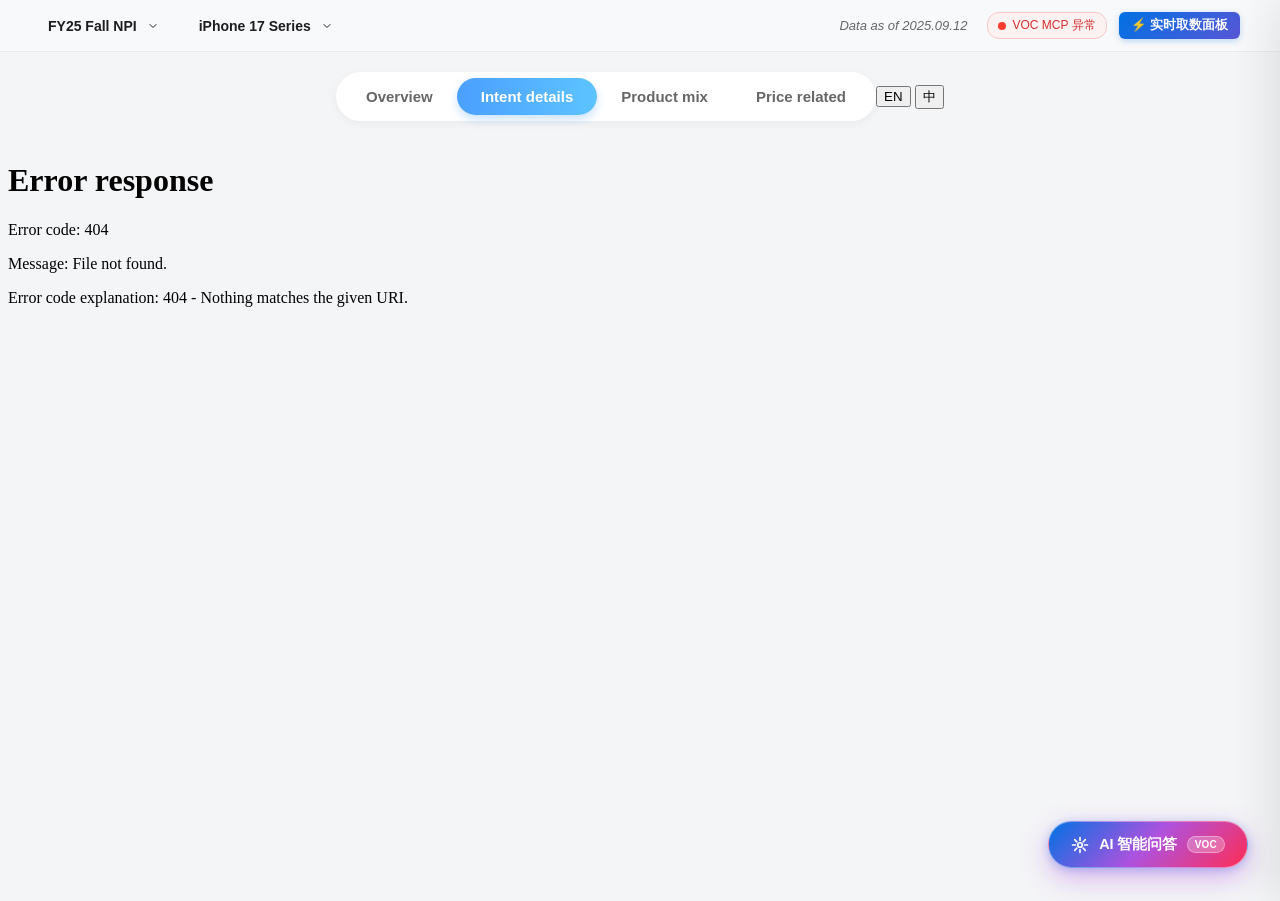
==== index.html @ 275ec10e "Add files via upload" ====
<!DOCTYPE html>
<html lang="zh-CN">
<head>
    <meta charset="UTF-8">
    <meta name="viewport" content="width=device-width, initial-scale=1.0">
    <title>NPI Dashboard</title>
    <script src="./mcp_client.js"></script>
    
    <!-- ========================================================= -->
    <!-- ⬇️⬇️⬇️ 统一配置区域 (请在这里修改所有参数) ⬇️⬇️⬇️ -->
    <!-- ========================================================= -->
    <script>
        const CONFIG = {
            // 1. NPI 筛选器 与 产品筛选器 的联动关系 (定义每个 NPI 周期下包含哪些产品)
            npiToProducts: {
                "FY26 Spring NPI": ["MacBook Neo", "MacBook Air M5","MacBook Pro M5 Pro/Max","iPhone 17e","iPad Air M4"],
                "FY25 Fall NPI": ["iPhone 17 Series", "Watch Series","MacBook Pro M5","iPad Pro M5"]
            },

            // 2. 默认初始状态设置
            defaultNPI: "FY25 Fall NPI",
            defaultProduct: "iPhone 17 Series",
            defaultTab: "Intent details",

            // 3. 滚动按钮 (Tabs) 名称列表
            tabs: ["Overview", "Intent details", "Product mix", "Price related"],

            // 4. 核心数据映射表：配置每个【产品】对应的【数据更新时间】以及在各个 Tab 下加载的【HTML 文件】
            productsData: {
                "iPhone 17 Series": {
                    dataDate: "2025.09.12",
                    dashboards: {
                        "Overview": "npi_overview.html",      // 请替换为你实际的文件名
                        "Intent details": "npi_intent_details.html", 
                        "Product mix": "npi_product_mix.html",
                        "Price related": "npi_price_related.html"
                    }
                },
                "Watch Series": {
                    dataDate: "2024.11.20",
                    dashboards: {
                        "Overview": "",
                        "Intent details": "",
                        "Product mix": "",
                        "Price related": ""
                    }
                },
                "MacBook Pro M5": {
                    dataDate: "2026.03.01",
                    dashboards: {
                        "Overview": "",
                        "Intent details": "",
                        "Product mix": "",
                        "Price related": ""
                    }
                },
                "iPad Pro M5": {
                    dataDate: "2026.04.15",
                    dashboards: {
                        "Overview": "",
                        "Intent details": "",
                        "Product mix": "",
                        "Price related": ""
                    }
                },
                "MacBook Neo": {
                    dataDate: "2026.04.15",
                    dashboards: {
                        "Overview": "",
                        "Intent details": "",
                        "Product mix": "",
                        "Price related": ""
                    }
                },
                "MacBook Air M5": {
                    dataDate: "2026.04.15",
                    dashboards: {
                        "Overview": "",
                        "Intent details": "",
                        "Product mix": "",
                        "Price related": ""
                    }
                },
                "MacBook Pro M5 Pro/Max": {
                    dataDate: "2026.04.15",
                    dashboards: {
                        "Overview": "",
                        "Intent details": "",
                        "Product mix": "",
                        "Price related": ""
                    }
                },
                "iPhone 17e": {
                    dataDate: "2026.04.15",
                    dashboards: {
                        "Overview": "",
                        "Intent details": "",
                        "Product mix": "",
                        "Price related": ""
                    }
                },
                "iPad Air M4": {
                    dataDate: "2026.04.15",
                    dashboards: {
                        "Overview": "",
                        "Intent details": "",
                        "Product mix": "",
                        "Price related": ""
                    }
                }
            }
        };
    </script>
    <!-- ========================================================= -->
    <!-- ⬆️⬆️⬆️ 统一配置区域 (修改结束) ⬆️⬆️⬆️ -->
    <!-- ========================================================= -->

    <style>
    :root {
      --bg-page: #f5f5f7;
      --bg-card: #ffffff;
      --border-color: #e5e5ea;
      --text-main: #1d1d1f;
      --text-secondary: #6e6e73;
      --text-muted: #86868b;
      --accent-blue: #0071e3;
      --accent-blue-subtle: rgba(0, 113, 227, 0.08);
      --accent-purple: #af52de;
      --accent-gray: #8e8e93;
      --accent-green: #34c759;
      --accent-red: #ff3b30;
      --bar-bg: #eef0f4;
    }

        /* 基础重置与背景 */
        body, html { margin: 0; padding: 0; height: 100%; background-color: #f4f5f7; font-family: -apple-system, BlinkMacSystemFont, 'Segoe UI', Roboto, sans-serif; }
        
        
        /* MCP 实时指示器与取数组件样式 */
        .mcp-live-bar { display: flex; align-items: center; gap: 12px; }
        .mcp-status-pill {
            display: inline-flex; align-items: center; gap: 6px; padding: 4px 10px;
            border-radius: 12px; font-size: 12px; font-weight: 500;
            background: #eef9f2; color: #1b873f; border: 1px solid #c2ebd0;
            transition: all 0.2s ease;
        }
        .mcp-status-pill.offline { background: #fdf2f2; color: #d32f2f; border-color: #f8c8c8; }
        .mcp-dot { width: 8px; height: 8px; border-radius: 50%; background: #34c759; box-shadow: 0 0 6px #34c759; animation: mcpPulse 2s infinite; }
        .mcp-status-pill.offline .mcp-dot { background: #ff3b30; box-shadow: none; animation: none; }
        @keyframes mcpPulse {
            0% { transform: scale(0.95); opacity: 0.8; }
            50% { transform: scale(1.2); opacity: 1; }
            100% { transform: scale(0.95); opacity: 0.8; }
        }
        .mcp-btn {
            background: linear-gradient(135deg, #0071e3 0%, #5856d6 100%);
            color: #ffffff; border: none; padding: 5px 12px; border-radius: 6px;
            font-size: 12.5px; font-weight: 600; cursor: pointer; display: inline-flex;
            align-items: center; gap: 5px; transition: all 0.2s;
            box-shadow: 0 2px 6px rgba(0, 113, 227, 0.25);
        }
        .mcp-btn:hover { transform: translateY(-1px); box-shadow: 0 4px 10px rgba(0, 113, 227, 0.35); }

        /* MCP 实时数据弹窗 (Modal) */
        .mcp-modal-overlay {
            display: none; position: fixed; top: 0; left: 0; right: 0; bottom: 0;
            background: rgba(0, 0, 0, 0.45); backdrop-filter: blur(8px);
            z-index: 99999; justify-content: center; align-items: center;
        }
        .mcp-modal-overlay.show { display: flex; }
        .mcp-modal-box {
            background: #ffffff; width: 940px; max-width: 95vw; max-height: 85vh;
            border-radius: 16px; box-shadow: 0 24px 60px rgba(0,0,0,0.2);
            display: flex; flex-direction: column; overflow: hidden;
            border: 1px solid #e5e5ea;
        }
        .mcp-modal-header {
            padding: 18px 24px; border-bottom: 1px solid #eaeaea;
            display: flex; justify-content: space-between; align-items: center;
            background: #fbfbfd;
        }
        .mcp-modal-title { font-size: 17px; font-weight: 700; color: #1d1d1f; display: flex; align-items: center; gap: 8px; }
        .mcp-modal-tabs {
            display: flex; gap: 8px; padding: 10px 24px; background: #f5f5f7;
            border-bottom: 1px solid #eaeaea; overflow-x: auto;
        }
        .mcp-modal-tab-btn {
            background: transparent; border: 1px solid transparent; padding: 6px 14px;
            border-radius: 8px; font-size: 13px; font-weight: 600; color: #666;
            cursor: pointer; transition: all 0.2s;
        }
        .mcp-modal-tab-btn.active {
            background: #ffffff; color: #0071e3; border-color: #d1d1d6;
            box-shadow: 0 2px 5px rgba(0,0,0,0.05);
        }
        .mcp-modal-body {
            flex: 1; padding: 20px 24px; overflow-y: auto; background: #ffffff;
            font-size: 13px; line-height: 1.6;
        }
        .mcp-table {
            width: 100%; border-collapse: collapse; font-size: 12.5px; margin-top: 10px;
        }
        .mcp-table th {
            background: #f5f6fa; color: #555; text-align: left; padding: 8px 12px;
            border-bottom: 2px solid #e1e4ea; font-weight: 600;
        }
        .mcp-table td {
            padding: 8px 12px; border-bottom: 1px solid #f0f0f4; color: #333;
        }
        .mcp-table tr:hover td { background: #fafafc; }
        .mcp-code-block {
            background: #1e1e24; color: #e6e6e6; padding: 14px 16px; border-radius: 8px;
            font-family: monospace; font-size: 12px; overflow-x: auto; white-space: pre-wrap;
        }
        .mcp-stat-row { display: grid; grid-template-columns: repeat(4, 1fr); gap: 12px; margin-bottom: 16px; }
        .mcp-stat-card {
            background: #f8f9fa; border: 1px solid #eaeaea; border-radius: 10px; padding: 12px 14px;
        }
        .mcp-stat-num { font-size: 20px; font-weight: 700; color: #1d1d1f; margin-top: 4px; }

        /* 顶部状态栏 */
        .top-bar { display: flex; justify-content: space-between; align-items: center; padding: 12px 40px; background-color: #f8f9fa; border-bottom: 1px solid #eaeaea; font-size: 14px; }
        .dropdown-group { display: flex; gap: 24px; }
        .dropdown { position: relative; display: inline-block; }
        .dropdown-btn { background: none; border: none; font-weight: 600; color: #1d1d1f; cursor: pointer; display: flex; align-items: center; gap: 6px; padding: 4px 8px; font-size: 14px; }
        .dropdown-btn:hover { color: #0066cc; }
        .dropdown-menu { display: none; position: absolute; top: 100%; left: 0; background-color: #ffffff; min-width: 160px; box-shadow: 0 8px 24px rgba(0,0,0,0.12); border-radius: 8px; z-index: 100; padding: 8px 0; margin-top: 8px; border: 1px solid #eaeaea; }
        .dropdown-menu.show { display: block; }
        .dropdown-menu a { color: #444; padding: 10px 16px; text-decoration: none; display: block; font-size: 13px; transition: background-color 0.2s; }
        .dropdown-menu a:hover { background-color: #f5f5f7; color: #1d1d1f; }
        .data-date { color: #666; font-style: italic; font-size: 13px; }
        
        /* 导航栏区域 */
        .nav-container { display: flex; justify-content: center; padding: 20px 40px; position: relative; }
        .nav-content { display: flex; justify-content: center; align-items: center; width: 100%; max-width: 1200px; position: relative; }
        .tabs { display: inline-flex; background-color: #ffffff; border-radius: 50px; padding: 6px; box-shadow: 0 2px 10px rgba(0,0,0,0.05); }
        .tab-btn { border: none; background: transparent; padding: 10px 24px; color: #666666; font-weight: 600; font-size: 15px; cursor: pointer; border-radius: 50px; transition: all 0.3s ease; outline: none; }
        .tab-btn:hover:not(.active) { color: #333333; }
        .tab-btn.active { background: linear-gradient(90deg, #4b9fff, #5dc4ff); color: #ffffff; box-shadow: 0 4px 10px rgba(75, 159, 255, 0.3); }
        
        /* 右侧语言切换 */
        /* .lang-switch { position: absolute; right: 0; display: flex; background: #ffffff; border-radius: 6px; border: 1px solid #eaeaea; overflow: hidden; }
        .lang-btn { background: transparent; border: none; padding: 6px 12px; font-size: 13px; color: #666; cursor: pointer; font-weight: 500; transition: all 0.2s; }
        .lang-btn.active { background: #eef5ff; color: #0066cc; } */
        
        /* Iframe 看板区域 */
        .content-area { width: 100%; height: calc(100vh - 140px); border: none; display: block; }
    
/* ============================================================
       7. AI 提问悬浮气泡 & 右侧智能问答抽屉 (全维度 JSON 深度解析引擎)
       ============================================================ */
    body {
      transition: padding-right 0.35s cubic-bezier(0.16, 1, 0.3, 1);
      overflow-x: hidden;
      position: relative;
    }

    body.ai-drawer-open {
      padding-right: 480px;
    }

    .app-container {
      transition: max-width 0.35s cubic-bezier(0.16, 1, 0.3, 1), transform 0.35s cubic-bezier(0.16, 1, 0.3, 1);
    }

    body.ai-drawer-open .app-container {
      max-width: 1140px;
    }

    /* AI 悬浮气泡按钮 */
    .ai-bubble-btn {
      position: fixed;
      bottom: 32px;
      right: 32px;
      z-index: 999;
      display: flex;
      align-items: center;
      gap: 10px;
      padding: 13px 22px;
      border-radius: 40px;
      background: linear-gradient(135deg, #0071e3 0%, #af52de 50%, #ff2d55 100%);
      color: #ffffff;
      cursor: pointer;
      box-shadow: 0 10px 28px rgba(175, 82, 222, 0.4), 0 2px 10px rgba(0, 113, 227, 0.3);
      border: 1px solid rgba(255, 255, 255, 0.35);
      backdrop-filter: blur(20px);
      transition: all 0.28s cubic-bezier(0.16, 1, 0.3, 1);
      user-select: none;
    }

    .ai-bubble-btn:hover {
      transform: translateY(-3px) scale(1.03);
      box-shadow: 0 14px 36px rgba(175, 82, 222, 0.55), 0 4px 14px rgba(0, 113, 227, 0.4);
    }

    .ai-bubble-btn:active {
      transform: translateY(0) scale(0.97);
    }

    body.ai-drawer-open .ai-bubble-btn {
      opacity: 0;
      pointer-events: none;
      transform: translateY(20px) scale(0.8);
    }

    .ai-bubble-icon {
      display: flex;
      align-items: center;
      justify-content: center;
      animation: aiSparkle 3s ease-in-out infinite alternate;
    }

    @keyframes aiSparkle {
      0% { transform: rotate(0deg) scale(1); filter: drop-shadow(0 0 2px rgba(255,255,255,0.6)); }
      50% { transform: rotate(8deg) scale(1.12); filter: drop-shadow(0 0 6px rgba(255,255,255,0.9)); }
      100% { transform: rotate(-8deg) scale(1); filter: drop-shadow(0 0 2px rgba(255,255,255,0.6)); }
    }

    .ai-bubble-title {
      font-size: 14.5px;
      font-weight: 600;
      letter-spacing: -0.01em;
      white-space: nowrap;
    }

    .ai-bubble-tag {
      font-size: 10px;
      padding: 2px 7px;
      border-radius: 10px;
      background: rgba(255, 255, 255, 0.25);
      font-weight: 600;
      letter-spacing: 0.02em;
      text-transform: uppercase;
      border: 1px solid rgba(255, 255, 255, 0.35);
    }

    /* 右侧 AI 问答抽屉 */
    .ai-drawer {
      position: fixed;
      top: 0;
      right: 0;
      bottom: 0;
      width: 460px;
      background: #ffffff;
      border-left: 1px solid var(--border-color);
      box-shadow: -10px 0 40px rgba(0, 0, 0, 0.09);
      z-index: 1000;
      display: flex;
      flex-direction: column;
      transform: translateX(100%);
      transition: transform 0.35s cubic-bezier(0.16, 1, 0.3, 1);
    }

    body.ai-drawer-open .ai-drawer {
      transform: translateX(0);
    }

    /* 抽屉头部 */
    .ai-drawer-header {
      padding: 16px 20px;
      border-bottom: 1px solid var(--border-color);
      display: flex;
      justify-content: space-between;
      align-items: center;
      background: linear-gradient(180deg, rgba(248, 249, 252, 0.95) 0%, rgba(255, 255, 255, 0.98) 100%);
      backdrop-filter: blur(12px);
    }

    .ai-header-left {
      display: flex;
      align-items: center;
      gap: 12px;
    }

    .ai-avatar {
      width: 36px;
      height: 36px;
      border-radius: 10px;
      background: linear-gradient(135deg, #0071e3 0%, #af52de 50%, #ff2d55 100%);
      display: flex;
      align-items: center;
      justify-content: center;
      color: #ffffff;
      box-shadow: 0 3px 10px rgba(175, 82, 222, 0.3);
    }

    .ai-header-info {
      display: flex;
      flex-direction: column;
      gap: 1px;
    }

    .ai-header-title-row {
      display: flex;
      align-items: center;
      gap: 6px;
    }

    .ai-header-title {
      font-size: 15px;
      font-weight: 600;
      color: var(--text-main);
      letter-spacing: -0.01em;
    }

    .ai-live-badge {
      font-size: 10px;
      font-weight: 600;
      color: #0071e3;
      background: rgba(0, 113, 227, 0.09);
      padding: 1.5px 6px;
      border-radius: 6px;
    }

    .ai-header-subtitle {
      font-size: 11.5px;
      color: var(--text-secondary);
    }

    .ai-header-actions {
      display: flex;
      align-items: center;
      gap: 6px;
    }

    .ai-btn-icon {
      width: 32px;
      height: 32px;
      border-radius: 8px;
      border: 1px solid var(--border-color);
      background: #ffffff;
      color: var(--text-secondary);
      display: flex;
      align-items: center;
      justify-content: center;
      cursor: pointer;
      transition: all 0.2s ease;
    }

    .ai-btn-icon:hover {
      background: #f5f5f7;
      color: var(--text-main);
      border-color: #d1d1d6;
    }

    /* 快捷提问横向滚动栏 */
    .ai-quick-bar {
      padding: 10px 16px;
      background: #fafafc;
      border-bottom: 1px solid var(--border-color);
      overflow-x: auto;
      white-space: nowrap;
      display: flex;
      gap: 8px;
      scrollbar-width: none;
    }

    .ai-quick-bar::-webkit-scrollbar {
      display: none;
    }

    .ai-chip {
      display: inline-flex;
      align-items: center;
      gap: 4px;
      font-size: 11.5px;
      font-weight: 500;
      color: #3a3a3c;
      background: #ffffff;
      border: 1px solid #e5e5ea;
      padding: 5px 11px;
      border-radius: 14px;
      cursor: pointer;
      transition: all 0.2s ease;
      flex-shrink: 0;
    }

    .ai-chip:hover {
      background: var(--accent-blue);
      color: #ffffff;
      border-color: var(--accent-blue);
      transform: translateY(-1px);
    }

    /* 对话内容区域 */
    .ai-messages-container {
      flex: 1;
      padding: 18px 18px;
      overflow-y: auto;
      display: flex;
      flex-direction: column;
      gap: 16px;
      background: #ffffff;
    }

    .ai-msg-row {
      display: flex;
      gap: 10px;
      align-items: flex-start;
      width: 100%;
    }

    .ai-msg-row.user {
      justify-content: flex-end;
    }

    .ai-msg-bubble {
      max-width: 93%;
      padding: 13px 16px;
      border-radius: 16px;
      font-size: 13px;
      line-height: 1.55;
      position: relative;
      word-break: break-word;
    }

    .ai-msg-row.user .ai-msg-bubble {
      background: #0071e3 !important;
      color: #ffffff !important;
      border-bottom-right-radius: 4px;
      box-shadow: 0 3px 12px rgba(0, 113, 227, 0.3);
      font-size: 13.5px;
      font-weight: 500;
      white-space: pre-wrap;
      word-break: break-word;
    }

    .ai-msg-row.assistant .ai-msg-bubble {
      background: #f7f8fa !important;
      color: #1d1d1f !important;
      border: 1px solid #ebedf2 !important;
      border-bottom-left-radius: 4px;
      box-shadow: 0 1px 4px rgba(0, 0, 0, 0.02);
      font-size: 13px;
      line-height: 1.6;
      word-break: break-word;
    }

    /* 直接式回答卡片与意图/原声聚类组件 */
    .ai-direct-banner {
      background: linear-gradient(135deg, rgba(0, 113, 227, 0.08) 0%, rgba(175, 82, 222, 0.08) 100%);
      border: 1px solid rgba(0, 113, 227, 0.25);
      border-radius: 12px;
      padding: 12px 14px;
      margin-bottom: 12px;
    }

    .ai-direct-banner-title {
      font-size: 11.5px;
      font-weight: 600;
      color: var(--accent-blue);
      text-transform: uppercase;
      letter-spacing: 0.03em;
      display: flex;
      align-items: center;
      gap: 5px;
    }

    .ai-direct-banner-val {
      font-size: 22px;
      font-weight: 700;
      color: #1d1d1f;
      letter-spacing: -0.02em;
      margin: 4px 0 2px 0;
    }

    .ai-direct-banner-desc {
      font-size: 12px;
      color: #48484a;
      line-height: 1.45;
    }

    .ai-cluster-container {
      display: flex;
      flex-direction: column;
      gap: 10px;
      margin: 10px 0;
    }

    .ai-cluster-card {
      background: #ffffff;
      border: 1px solid #e5e7eb;
      border-radius: 10px;
      padding: 11px 13px;
      box-shadow: 0 1px 3px rgba(0, 0, 0, 0.02);
    }

    .ai-cluster-header {
      display: flex;
      justify-content: space-between;
      align-items: center;
      margin-bottom: 6px;
    }

    .ai-cluster-title {
      font-size: 12.5px;
      font-weight: 600;
      color: #1d1d1f;
      display: flex;
      align-items: center;
      gap: 6px;
    }

    .ai-cluster-meta {
      display: flex;
      align-items: center;
      gap: 6px;
    }

    .ai-cluster-badge {
      font-size: 10.5px;
      font-weight: 600;
      padding: 1.5px 6px;
      border-radius: 6px;
      background: rgba(0, 113, 227, 0.1);
      color: var(--accent-blue);
    }

    .ai-cluster-badge.green {
      background: rgba(52, 199, 89, 0.12);
      color: #2e7d32;
    }

    .ai-cluster-badge.orange {
      background: rgba(255, 149, 0, 0.12);
      color: #e65100;
    }

    .ai-bar-track {
      height: 4px;
      background: #eef0f4;
      border-radius: 2px;
      overflow: hidden;
      margin-bottom: 8px;
    }

    .ai-bar-fill {
      height: 100%;
      background: linear-gradient(90deg, #0071e3, #af52de);
      border-radius: 2px;
    }

    .ai-quotes-list {
      display: flex;
      flex-direction: column;
      gap: 4px;
      background: #f8f9fc;
      border-radius: 6px;
      padding: 7px 9px;
      border-left: 3px solid #af52de;
    }

    .ai-quote-row {
      display: flex;
      justify-content: space-between;
      align-items: center;
      font-size: 11.5px;
      color: #333336;
      line-height: 1.4;
    }

    .ai-quote-text {
      flex: 1;
      overflow: hidden;
      text-overflow: ellipsis;
      white-space: nowrap;
      margin-right: 8px;
    }

    .ai-quote-count {
      font-size: 10px;
      font-weight: 600;
      color: #8e8e93;
      flex-shrink: 0;
      background: rgba(0, 0, 0, 0.05);
      padding: 1px 5px;
      border-radius: 4px;
    }

    .ai-stat-grid {
      display: grid;
      grid-template-columns: repeat(2, 1fr);
      gap: 8px;
      margin: 10px 0;
    }

    .ai-stat-item {
      background: #ffffff;
      border: 1px solid #e5e7eb;
      border-radius: 8px;
      padding: 8px 10px;
      display: flex;
      flex-direction: column;
      gap: 2px;
    }

    .ai-stat-label {
      font-size: 10.5px;
      color: var(--text-secondary);
    }

    .ai-stat-val {
      font-size: 15px;
      font-weight: 700;
      color: var(--text-main);
    }

    .ai-stat-sub {
      font-size: 10px;
      color: var(--accent-green);
      font-weight: 500;
    }

    .ai-mini-table {
      width: 100%;
      border-collapse: collapse;
      font-size: 11.5px;
      margin: 8px 0;
    }

    .ai-mini-table th {
      text-align: left;
      padding: 5px 6px;
      background: #eceff5;
      color: var(--text-secondary);
      font-weight: 600;
      border-radius: 4px;
    }

    .ai-mini-table td {
      padding: 5px 6px;
      border-bottom: 1px solid #f0f0f2;
    }

    .ai-insight-bullet {
      margin-top: 10px;
      padding-left: 10px;
      border-left: 2.5px solid var(--accent-blue);
      font-size: 12px;
      color: #48484a;
      line-height: 1.5;
    }

    /* 输入区域 */
    .ai-input-wrapper {
      padding: 14px 18px;
      border-top: 1px solid var(--border-color);
      background: #ffffff;
      display: flex;
      flex-direction: column;
      gap: 8px;
    }

    .ai-input-bar {
      display: flex;
      align-items: center;
      background: #f5f6fa;
      border: 1px solid #e1e4ea;
      border-radius: 24px;
      padding: 4px 6px 4px 14px;
      transition: all 0.2s ease;
    }

    .ai-input-bar:focus-within {
      border-color: var(--accent-blue);
      background: #ffffff;
      box-shadow: 0 0 0 3px rgba(0, 113, 227, 0.15);
    }

    .ai-input-field {
      flex: 1;
      border: none;
      background: transparent;
      outline: none;
      font-size: 13px;
      color: var(--text-main);
      padding: 6px 0;
    }

    .ai-input-field::placeholder {
      color: #a1a1a6;
    }

    .ai-send-btn {
      width: 32px;
      height: 32px;
      border-radius: 50%;
      border: none;
      background: var(--accent-blue);
      color: #ffffff;
      display: flex;
      align-items: center;
      justify-content: center;
      cursor: pointer;
      transition: all 0.2s ease;
      flex-shrink: 0;
    }

    .ai-send-btn:hover {
      background: #0077ed;
      transform: scale(1.06);
    }

    .ai-send-btn:active {
      transform: scale(0.95);
    }

    .ai-input-hint {
      font-size: 10.5px;
      color: var(--text-muted);
      text-align: center;
    }


    /* 全局悬浮气泡 Tooltip (最高 z-index，视口浮动避免遮挡) */
    .global-bar-floating-tooltip {
      position: fixed;
      display: none;
      background: rgba(29, 29, 31, 0.96);
      color: #ffffff;
      padding: 10px 14px;
      border-radius: 10px;
      font-size: 11.5px;
      line-height: 1.5;
      width: 320px;
      max-width: 90vw;
      z-index: 999999;
      pointer-events: none;
      box-shadow: 0 8px 24px rgba(0, 0, 0, 0.35), 0 2px 8px rgba(0, 0, 0, 0.2);
      border: 1px solid rgba(255, 255, 255, 0.18);
      backdrop-filter: blur(12px);
      transition: opacity 0.15s ease, transform 0.15s ease;
      opacity: 0;
      transform: translateY(4px);
    }
    .global-bar-floating-tooltip.show {
      display: block;
      opacity: 1;
      transform: translateY(0);
    }
    .tooltip-header {
      font-weight: 600;
      color: #409cff;
      margin-bottom: 6px;
      padding-bottom: 4px;
      border-bottom: 1px solid rgba(255, 255, 255, 0.15);
      font-size: 12px;
      display: flex;
      justify-content: space-between;
      align-items: center;
    }
    .tooltip-q-list {
      display: flex;
      flex-direction: column;
      gap: 3px;
    }
    .tooltip-q-item {
      color: #f2f2f7;
      font-size: 10.5px;
      overflow: hidden;
      text-overflow: ellipsis;
      white-space: nowrap;
      line-height: 1.4;
    }

  
    

  
    </style>
</head>
<body>

    <!-- 顶部状态栏 (容器由 JS 注入内容) -->
    <div class="top-bar">
        <div class="dropdown-group">
            <div class="dropdown" id="filter1-container"></div>
            <div class="dropdown" id="filter2-container"></div>
        </div>
        <div style="display: flex; align-items: center; gap: 20px;">
            <div class="data-date" id="data-date-container"></div>
            <div class="mcp-live-bar">
                <span class="mcp-status-pill" id="mcp-pill">
                    <span class="mcp-dot"></span>
                    <span id="mcp-status-text">VOC MCP 直连</span>
                </span>
                <button class="mcp-btn" onclick="openMCPModal()">⚡ 实时取数面板</button>
            </div>
        </div>
    </div>

    <!-- 顶部导航栏 (容器由 JS 注入内容) -->
    <div class="nav-container">
        <div class="nav-content">
            <div class="tabs" id="tabs-container"></div>
            <div class="lang-switch">
                <button class="lang-btn">EN</button>
                <button class="lang-btn active">中</button>
            </div>
        </div>
    </div>

    <!-- 承载实际 Dashboard 的 iframe -->
    <iframe id="dashboard-frame" class="content-area" src=""></iframe>

    <script>
        // SVG 下拉箭头图标
        const svgArrow = `<svg width="12" height="12" viewBox="0 0 24 24" fill="none" stroke="currentColor" stroke-width="2" stroke-linecap="round" stroke-linejoin="round" style="margin-left: 4px;"><polyline points="6 9 12 15 18 9"></polyline></svg>`;

        // === 全局状态变量 ===
        let currentNPI = CONFIG.defaultNPI;
        let currentProduct = CONFIG.defaultProduct;
        let currentTab = CONFIG.defaultTab;

        // === 初始化 ===
        function init() {
            renderNPI();
            renderProduct();
            renderTabs();
            updateDashboard();
        }

        // === 1. 渲染 NPI 下拉菜单 ===
        function renderNPI() {
            const npiList = Object.keys(CONFIG.npiToProducts);
            const menuHtml = npiList.map(npi => 
                `<a href="#" onclick="selectNPI('${npi}'); return false;">${npi}</a>`
            ).join('');
            
            document.getElementById('filter1-container').innerHTML = `
                <button class="dropdown-btn" onclick="toggleDropdown('menu-1', event)">
                    <span id="selected-npi">${currentNPI}</span> ${svgArrow}
                </button>
                <div class="dropdown-menu" id="menu-1">${menuHtml}</div>
            `;
        }

        // === 2. 渲染 产品 下拉菜单 (根据当前的 NPI 动态生成) ===
        function renderProduct() {
            const productList = CONFIG.npiToProducts[currentNPI] || [];
            const menuHtml = productList.map(prod => 
                `<a href="#" onclick="selectProduct('${prod}'); return false;">${prod}</a>`
            ).join('');

            document.getElementById('filter2-container').innerHTML = `
                <button class="dropdown-btn" onclick="toggleDropdown('menu-2', event)">
                    <span id="selected-product">${currentProduct}</span> ${svgArrow}
                </button>
                <div class="dropdown-menu" id="menu-2">${menuHtml}</div>
            `;
        }

        // === 3. 渲染 Tab 导航条 ===
        function renderTabs() {
            const tabsHTML = CONFIG.tabs.map(tabName => {
                const isActive = tabName === currentTab ? 'active' : '';
                return `<button class="tab-btn ${isActive}" onclick="selectTab('${tabName}', this)">${tabName}</button>`;
            }).join('');
            document.getElementById('tabs-container').innerHTML = tabsHTML;
        }

        // === 4. 核心：更新看板内容与数据日期 ===
        function updateDashboard() {
            const productData = CONFIG.productsData[currentProduct];
            if (productData) {
                const targetHtmlFile = productData.dashboards[currentTab];
                const iframe = document.getElementById('dashboard-frame');
                const dateContainer = document.getElementById('data-date-container');

                dateContainer.innerText = `Data loading...`;

                if(targetHtmlFile) {
                    iframe.src = targetHtmlFile;
                    iframe.onload = function() {
                        try {
                            const doc = iframe.contentDocument || iframe.contentWindow.document;
                            const timestampEl = doc.getElementById('data-timestamp');
                            if (timestampEl && timestampEl.innerText) {
                                dateContainer.innerText = timestampEl.innerText;
                            } else {
                                dateContainer.innerText = `Data as of ${productData.dataDate}`;
                            }
                        } catch(e) {
                            dateContainer.innerText = `Data as of ${productData.dataDate}`;
                        }
                    };
                } else {
                    iframe.src = "about:blank";
                    dateContainer.innerText = ``;
                }
            }
        }

        // ================= 交互动作绑定 =================

        // 选中某个 NPI 节点
        function selectNPI(npi) {
            currentNPI = npi;
            
            // 【级联逻辑】判断当前选中的产品是否在新的 NPI 列表中
            const availableProducts = CONFIG.npiToProducts[npi];
            if (!availableProducts.includes(currentProduct)) {
                // 如果不在，自动切换到新 NPI 列表的第一个产品
                currentProduct = availableProducts[0];
            }
            
            // 隐藏菜单并更新文字
            document.getElementById('menu-1').classList.remove('show');
            document.getElementById('selected-npi').innerText = currentNPI;
            
            renderProduct();   // 重新渲染产品列表（因为 NPI 变了，产品列表也要变）
            updateDashboard(); // 刷新看板内容与时间
        }

        // 选中某个产品
        function selectProduct(product) {
            currentProduct = product;
            
            document.getElementById('menu-2').classList.remove('show');
            document.getElementById('selected-product').innerText = currentProduct;
            
            updateDashboard(); // 刷新看板内容与时间
        }

        // 选中某个 Tab 标签
        function selectTab(tabName, btnElement) {
            currentTab = tabName;
            
            // 按钮高亮切换
            document.querySelectorAll('.tab-btn').forEach(btn => btn.classList.remove('active'));
            btnElement.classList.add('active');
            
            updateDashboard(); // 切换 Tab 时加载对应页面
        }

        // 下拉菜单显示/隐藏通用逻辑
        function toggleDropdown(menuId, event) {
            event.stopPropagation();
            // 点击时先关闭其他所有打开的菜单
            document.querySelectorAll('.dropdown-menu').forEach(menu => {
                if (menu.id !== menuId) menu.classList.remove('show');
            });
            document.getElementById(menuId).classList.toggle('show');
        }

        // 点击页面任意空白处，收起所有下拉菜单
        window.onclick = function(event) {
            if (!event.target.closest('.dropdown-btn')) {
                document.querySelectorAll('.dropdown-menu.show').forEach(menu => menu.classList.remove('show'));
            }
        }

        // 语言切换按钮纯UI效果
        document.querySelectorAll('.lang-btn').forEach(btn => {
            btn.addEventListener('click', function() {
                document.querySelectorAll('.lang-btn').forEach(b => b.classList.remove('active'));
                this.classList.add('active');
            });
        });

        // 页面加载完毕后启动
        init();
        initMCP();

    // =========================================================
    // VOC MCP 实时直连核心逻辑
    // =========================================================
    let currentMCPTab = 'kpi';

    async function initMCP() {
        const pill = document.getElementById('mcp-pill');
        const text = document.getElementById('mcp-status-text');
        if (!pill || !text) return;

        try {
            const health = await vocMCP.checkHealth();
            if (health.ok) {
                pill.classList.remove('offline');
                pill.classList.add('online');
                text.innerText = "VOC MCP 直连 (" + health.latency + "ms)";
            } else {
                pill.classList.add('offline');
                text.innerText = "VOC MCP 离线";
            }
        } catch(e) {
            pill.classList.add('offline');
            text.innerText = "VOC MCP 异常";
        }
    }

    function openMCPModal() {
        document.getElementById('mcp-modal').classList.add('show');
        loadMCPTab(currentMCPTab);
    }

    function closeMCPModal() {
        document.getElementById('mcp-modal').classList.remove('show');
    }

    function switchMCPTab(tabName, btn) {
        currentMCPTab = tabName;
        document.querySelectorAll('.mcp-modal-tab-btn').forEach(b => b.classList.remove('active'));
        if (btn) btn.classList.add('active');
        loadMCPTab(tabName);
    }

    function refreshCurrentMCPTab() {
        loadMCPTab(currentMCPTab);
    }

    async function loadMCPTab(tabName) {
        const body = document.getElementById('mcp-modal-body');
        body.innerHTML = '<div style="color: #0071e3; text-align: center; padding: 40px;"><span class="mcp-dot" style="display: inline-block; margin-right: 8px;"></span>正在向 VOC MCP 请求实时数据...</div>';

        try {
            if (tabName === 'kpi') {
                const res = await vocMCP.getKPI('iPhone');
                const kpis = res.parsed.kpiSummary;
                let html = '<div style="display: flex; justify-content: space-between; align-items: center; margin-bottom: 16px;">' +
                    '<span style="font-size: 14px; font-weight: 600; color: #1d1d1f;">NPI VOC 核心口径指标 (工具: voc_npi_kpi)</span>' +
                    '<span class="ai-live-badge">耗时: ' + res.durationMs + 'ms</span>' +
                    '</div>' +
                    '<div class="mcp-stat-row">' +
                        '<div class="mcp-stat-card">' +
                            '<div style="color: #666; font-size: 12px;">NPI Customers (客流)</div>' +
                            '<div class="mcp-stat-num">' + (kpis.customers ? Number(kpis.customers.npi).toLocaleString() : '--') + '</div>' +
                            '<div style="font-size: 11px; color: #34c759; margin-top: 2px;">LoL: ' + (kpis.customers ? kpis.customers.lol : '--') + '</div>' +
                        '</div>' +
                        '<div class="mcp-stat-card">' +
                            '<div style="color: #666; font-size: 12px;">NPI Inquiries (问题量)</div>' +
                            '<div class="mcp-stat-num">' + (kpis.inquiries ? Number(kpis.inquiries.npi).toLocaleString() : '--') + '</div>' +
                            '<div style="font-size: 11px; color: #34c759; margin-top: 2px;">LoL: ' + (kpis.inquiries ? kpis.inquiries.lol : '--') + '</div>' +
                        '</div>' +
                        '<div class="mcp-stat-card">' +
                            '<div style="color: #666; font-size: 12px;">CVR 转化率</div>' +
                            '<div class="mcp-stat-num">' + (kpis.cvr ? kpis.cvr.npi : '--') + '</div>' +
                            '<div style="font-size: 11px; color: #0071e3; margin-top: 2px;">LoL: ' + (kpis.cvr ? kpis.cvr.lol : '--') + '</div>' +
                        '</div>' +
                        '<div class="mcp-stat-card">' +
                            '<div style="color: #666; font-size: 12px;">N-1 对标客流</div>' +
                            '<div class="mcp-stat-num">' + (kpis.customers ? Number(kpis.customers.n1).toLocaleString() : '--') + '</div>' +
                            '<div style="font-size: 11px; color: #86868b; margin-top: 2px;">同期在售/去年</div>' +
                        '</div>' +
                    '</div>' +
                    '<div style="font-weight: 600; margin-top: 20px; font-size: 13.5px;">📄 MCP 原始响应文本摘要:</div>' +
                    '<div class="mcp-code-block" style="max-height: 280px;">' + escapeHtml(res.rawText) + '</div>';
                body.innerHTML = html;
            } else if (tabName === 'inquiries') {
                const res = await vocMCP.searchInquiries('', 'iPhone', 25);
                let rowsHtml = res.rows.map(r => 
                    '<tr>' +
                        '<td style="font-weight: 600; color: #0071e3;">' + escapeHtml(r.inquiry_name || '') + '</td>' +
                        '<td style="font-weight: 700;">' + Number(r.count || 0).toLocaleString() + '</td>' +
                        '<td>' + escapeHtml(r.prod_name || '') + '</td>' +
                        '<td>' + escapeHtml(r.data_date || '') + '</td>' +
                        '<td style="color: #666; font-size: 11.5px;">' + escapeHtml(r.intent_path || '') + '</td>' +
                    '</tr>'
                ).join('');
                body.innerHTML = 
                    '<div style="display: flex; justify-content: space-between; align-items: center; margin-bottom: 12px;">' +
                        '<span style="font-size: 14px; font-weight: 600; color: #1d1d1f;">高频原声问句 TOP 榜 (工具: search_inquiries)</span>' +
                        '<span class="ai-live-badge">耗时: ' + res.durationMs + 'ms</span>' +
                    '</div>' +
                    '<table class="mcp-table">' +
                        '<thead><tr><th>原声问句</th><th>出现频次</th><th>产品</th><th>业务日期</th><th>意图归属路径</th></tr></thead>' +
                        '<tbody>' + rowsHtml + '</tbody>' +
                    '</table>';
            } else if (tabName === 'price') {
                const res = await vocMCP.getPriceRelated('iPhone');
                body.innerHTML = 
                    '<div style="display: flex; justify-content: space-between; align-items: center; margin-bottom: 12px;">' +
                        '<span style="font-size: 14px; font-weight: 600; color: #1d1d1f;">价格相关咨询报告 (工具: voc_npi_price_related)</span>' +
                        '<span class="ai-live-badge">耗时: ' + res.durationMs + 'ms</span>' +
                    '</div>' +
                    '<div class="mcp-code-block" style="max-height: 380px;">' + escapeHtml(res.rawText) + '</div>';
            } else if (tabName === 'mix') {
                const sql = "SELECT p.prod_name, m->>'memory' AS memory, m->>'color' AS color, SUM((m->>'quantity')::bigint) AS total FROM voc_push_latest p, jsonb_array_elements(p.payload->'mixList') m WHERE p.prod_type = 'iPhone' GROUP BY 1, 2, 3 ORDER BY 4 DESC LIMIT 20;";
                const res = await vocMCP.queryVOC(sql);
                let rowsHtml = res.rows.map(r => 
                    '<tr>' +
                        '<td style="font-weight: 600;">' + escapeHtml(r.prod_name || '') + '</td>' +
                        '<td><span class="ai-cluster-badge">' + escapeHtml(r.memory || '') + '</span></td>' +
                        '<td>' + escapeHtml(r.color || '') + '</td>' +
                        '<td style="font-weight: 700; color: #1d1d1f;">' + Number(r.total || 0).toLocaleString() + '</td>' +
                    '</tr>'
                ).join('');
                body.innerHTML = 
                    '<div style="display: flex; justify-content: space-between; align-items: center; margin-bottom: 12px;">' +
                        '<span style="font-size: 14px; font-weight: 600; color: #1d1d1f;">产品规格 mixList 实时聚合 (工具: query_voc)</span>' +
                        '<span class="ai-live-badge">耗时: ' + res.durationMs + 'ms</span>' +
                    '</div>' +
                    '<table class="mcp-table">' +
                        '<thead><tr><th>机型</th><th>存储容量</th><th>机身颜色</th><th>咨询/订单量</th></tr></thead>' +
                        '<tbody>' + rowsHtml + '</tbody>' +
                    '</table>';
            } else if (tabName === 'dimensions') {
                const res = await vocMCP.getDimensions('iPhone');
                body.innerHTML = 
                    '<div style="display: flex; justify-content: space-between; align-items: center; margin-bottom: 12px;">' +
                        '<span style="font-size: 14px; font-weight: 600; color: #1d1d1f;">VOC 可用筛选维度 (工具: voc_dimensions)</span>' +
                        '<span class="ai-live-badge">耗时: ' + res.durationMs + 'ms</span>' +
                    '</div>' +
                    '<div class="mcp-code-block" style="max-height: 380px;">' + escapeHtml(res.rawText) + '</div>';
            }
        } catch(err) {
            body.innerHTML = '<div style="color: #ff3b30; padding: 20px;">调用 MCP 出现错误: ' + escapeHtml(err.message) + '</div>';
        }
    }

    
    // Simple markdown renderer for AI responses
    function renderMarkdownToHTML(md) {
        if (!md) return '';
        let html = md;
        // Escape HTML entities safely first
        html = html.replace(/&/g, '&amp;').replace(/</g, '&lt;').replace(/>/g, '&gt;');
        
        // Headers
        html = html.replace(/^### (.*$)/gim, '<h4 style="font-size:13.5px; font-weight:700; margin:10px 0 4px 0; color:#1d1d1f;">$1</h4>');
        html = html.replace(/^## (.*$)/gim, '<h3 style="font-size:14.5px; font-weight:700; margin:12px 0 6px 0; color:#0071e3; border-bottom:1px solid #eaeaea; padding-bottom:3px;">$1</h3>');
        html = html.replace(/^# (.*$)/gim, '<h2 style="font-size:16px; font-weight:700; margin:14px 0 8px 0; color:#1d1d1f;">$1</h2>');
        
        // Bold
        html = html.replace(/\*\*(.*?)\*\*/gim, '<strong>$1</strong>');
        // Italic
        html = html.replace(/\*(.*?)\*/gim, '<em>$1</em>');
        
        // Blockquotes
        html = html.replace(/^\> (.*$)/gim, '<div style="border-left: 3px solid #0071e3; padding-left: 8px; margin: 6px 0; color: #555; font-style: italic;">$1</div>');
        
        // Unordered lists
        html = html.replace(/^[-*] (.*$)/gim, '<li style="margin-left: 16px; margin-bottom: 3px;">$1</li>');
        
        // Tables (Markdown pipe tables)
        const lines = html.split('\n');
        let inTable = false;
        let tableRows = [];
        let newLines = [];
        
        for (let line of lines) {
            if (line.trim().startsWith('|') && line.trim().endsWith('|')) {
                inTable = true;
                const cols = line.trim().slice(1, -1).split('|').map(c => c.trim());
                // Skip separator rows like |---|---|
                if (cols.some(c => c.match(/^:?-+:?$/))) {
                    continue;
                }
                tableRows.push(cols);
            } else {
                if (inTable) {
                    if (tableRows.length > 0) {
                        let tableHtml = '<table class="ai-mini-table" style="margin: 8px 0; width: 100%; font-size: 11.5px; border-collapse: collapse;">';
                        tableRows.forEach((r, idx) => {
                            tableHtml += '<tr>';
                            r.forEach(cell => {
                                const tag = idx === 0 ? 'th' : 'td';
                                const style = idx === 0 ? 'background:#eef2f7; font-weight:600; padding:4px 6px;' : 'padding:4px 6px; border-bottom:1px solid #eee;';
                                tableHtml += `<${tag} style="${style}">${cell}</${tag}>`;
                            });
                            tableHtml += '</tr>';
                        });
                        tableHtml += '</table>';
                        newLines.push(tableHtml);
                    }
                    inTable = false;
                    tableRows = [];
                }
                newLines.push(line);
            }
        }
        if (inTable && tableRows.length > 0) {
            let tableHtml = '<table class="ai-mini-table" style="margin: 8px 0; width: 100%; font-size: 11.5px; border-collapse: collapse;">';
            tableRows.forEach((r, idx) => {
                tableHtml += '<tr>';
                r.forEach(cell => {
                    const tag = idx === 0 ? 'th' : 'td';
                    const style = idx === 0 ? 'background:#eef2f7; font-weight:600; padding:4px 6px;' : 'padding:4px 6px; border-bottom:1px solid #eee;';
                    tableHtml += `<${tag} style="${style}">${cell}</${tag}>`;
                });
                tableHtml += '</tr>';
            });
            tableHtml += '</table>';
            newLines.push(tableHtml);
        }
        
        html = newLines.join('<br/>');
        return html;
    }

    function escapeHtml(str) {
        if (!str) return '';
        return String(str).replace(/&/g, '&amp;').replace(/</g, '&lt;').replace(/>/g, '&gt;').replace(/"/g, '&quot;');
    }

    
function toggleAIChat() {
      const isCurrentlyOpen = document.body.classList.contains('ai-drawer-open');
      if (isCurrentlyOpen) {
        document.body.classList.remove('ai-drawer-open');
      } else {
        document.body.classList.add('ai-drawer-open');
        setTimeout(() => {
          const input = document.getElementById('ai-input-field');
          if (input) input.focus();
          window.dispatchEvent(new Event('resize'));
        }, 150);
      }
    }

function clearAIChat() {
      const container = document.getElementById('ai-messages-container');
      container.innerHTML = `
        <div class="ai-msg-row assistant">
          <div class="ai-msg-bubble">
            <p>对话已清空。您可以随时向我提问关于 <strong>NPI VOC 全量数据</strong> 的任何问题！</p>
          </div>
        </div>
      `;
    }

function askQuickPrompt(text) {
      const input = document.getElementById('ai-input-field');
      input.value = text;
      sendUserMessage();
    }

function handleAIKeyDown(e) {
      if (e.key === 'Enter') {
        sendUserMessage();
      }
    }

function appendMessage(role, content) {
      const container = document.getElementById('ai-messages-container');
      const row = document.createElement('div');
      row.className = `ai-msg-row ${role}`;
      const bubble = document.createElement('div');
      bubble.className = 'ai-msg-bubble';
      
      if (role === 'user') {
          bubble.textContent = content; // 确保用户输入文本直接显示，不被 HTML 解析异常拦截
      } else {
          bubble.innerHTML = content;
      }
      row.appendChild(bubble);
      container.appendChild(row);
      container.scrollTop = container.scrollHeight;
    }

        async function sendUserMessage() {
      const input = document.getElementById('ai-input-field');
      const text = input.value.trim();
      if (!text) return;

      appendMessage('user', text);
      input.value = '';

      const modelSelect = document.getElementById('ai-model-select');
      const selectedModel = modelSelect ? modelSelect.value : 'endor-deepseek-v3.2';
      const modelName = modelSelect ? modelSelect.options[modelSelect.selectedIndex].text : selectedModel;

      const container = document.getElementById('ai-messages-container');
      const loadingId = 'ai-loading-' + Date.now();
      const loadingRow = document.createElement('div');
      loadingRow.className = 'ai-msg-row assistant';
      loadingRow.id = loadingId;
      loadingRow.innerHTML = '<div class="ai-msg-bubble" style="color: var(--text-secondary); font-size: 12px; display: flex; align-items: center; gap: 8px;">' +
        '<span class="node-dot" style="width: 10px; height: 10px; display: inline-block; animation: pulse 1s infinite;"></span>' +
        '正在调用 ' + modelName + ' + VOC MCP 实时推理...' +
      '</div>';
      container.appendChild(loadingRow);
      container.scrollTop = container.scrollHeight;

      let responseHtml = '';
      try {
          // 调用后端集成的 LLM + VOC RAG 接口
          const chatRes = await vocMCP.chatWithLLM(text, selectedModel);
          const el = document.getElementById(loadingId);
          if (el) el.remove();

          if (chatRes && chatRes.success) {
              const formattedContent = renderMarkdownToHTML(chatRes.answer);
              const toolBadge = chatRes.voc_tool ? `<span class="ai-cluster-badge" style="font-size:10px;">MCP数据: ${chatRes.voc_tool}</span>` : '';
              const fallbackNotice = chatRes.fallback_note ? `<div style="color:#d97706; font-size:11px; margin-bottom:6px;">⚠️ ${chatRes.fallback_note}</div>` : '';

              responseHtml = `
                  <div class="ai-direct-banner" style="margin-bottom:8px;">
                      <div class="ai-direct-banner-title" style="display:flex; justify-content:space-between; align-items:center;">
                          <span>🤖 ${chatRes.model_used} 深度分析</span>
                          ${toolBadge}
                      </div>
                  </div>
                  ${fallbackNotice}
                  <div style="font-size:12.8px; line-height:1.6; color:#1d1d1f;">
                      ${formattedContent}
                  </div>
              `;
              appendMessage('assistant', responseHtml);
              return;
          }
      } catch (err) {
          console.warn('[LLM Chat Fallback to Local Query]', err);
      }

      // 回退逻辑
      const el = document.getElementById(loadingId);
      if (el) el.remove();

      const iframe = document.getElementById('dashboard-frame');
      try {
          if (iframe.contentWindow && iframe.contentWindow.processFullJSONQuery) {
              responseHtml = iframe.contentWindow.processFullJSONQuery(text);
          } else {
              responseHtml = '<div class="ai-direct-banner"><div class="ai-direct-banner-title">系统提示</div><div class="ai-direct-banner-desc">大模型响应异常，且子页面引擎暂不可用。</div></div>';
          }
      } catch (e) {
          responseHtml = "无法连接到数据分析引擎：" + e.message;
      }
      appendMessage('assistant', responseHtml);
    }



    </script>

<!-- AI 提问悬浮气泡按钮 -->
  <div class="ai-bubble-btn" id="ai-bubble-btn" onclick="toggleAIChat()" title="点击开启 AI 智能问答">
    <div class="ai-bubble-icon">
      <svg width="18" height="18" viewBox="0 0 24 24" fill="none" stroke="currentColor" stroke-width="2.2" stroke-linecap="round" stroke-linejoin="round">
        <path d="M12 2v4M12 18v4M4.93 4.93l2.83 2.83M16.24 16.24l2.83 2.83M2 12h4M18 12h4M4.93 19.07l2.83-2.83M16.24 7.76l2.83-2.83"/>
        <circle cx="12" cy="12" r="3"/>
      </svg>
    </div>
    <span class="ai-bubble-title">AI 智能问答</span>
    <span class="ai-bubble-tag">VOC</span>
  </div>

  <!-- 右侧 AI 问答抽屉 -->
  <aside class="ai-drawer" id="ai-drawer">
    <!-- 头部 -->
    <div class="ai-drawer-header">
      <div class="ai-header-left">
        <div class="ai-avatar">
          <svg width="18" height="18" viewBox="0 0 24 24" fill="none" stroke="#ffffff" stroke-width="2">
            <path d="M12 2L2 7l10 5 10-5-10-5zM2 17l10 5 10-5M2 12l10 5 10-5"/>
          </svg>
        </div>
        <div class="ai-header-info">
          <div class="ai-header-title-row" style="display: flex; align-items: center; gap: 8px;">
            <span class="ai-header-title">VOC 智能分析助手</span>
            <select id="ai-model-select" style="font-size: 11px; padding: 2px 6px; border-radius: 6px; border: 1px solid #d1d1d6; background: #fff; color: #0071e3; font-weight: 600; outline: none; cursor: pointer;">
              <option value="endor-deepseek-v3.2">🤖 DeepSeek-V3.2 (默认)</option>
              <option value="endor-minimax-m2.5">🤖 MiniMax-M2.5</option>
              <option value="endor-glm-5">🤖 GLM-5</option>
              <option value="gemini-2.5-flash">🤖 Gemini-2.5-Flash</option>
            </select>
          </div>
          <div class="ai-header-subtitle">mixList颜色内存 · 意图原声聚类 · 精准计算</div>
        </div>
      </div>
      <div class="ai-header-actions">
        <button class="ai-btn-icon" onclick="clearAIChat()" title="清空对话">
          <svg width="15" height="15" viewBox="0 0 24 24" fill="none" stroke="currentColor" stroke-width="2"><polyline points="3 6 5 6 21 6"/><path d="M19 6v14a2 2 0 0 1-2 2H7a2 2 0 0 1-2-2V6m3 0V4a2 2 0 0 1 2-2h4a2 2 0 0 1 2 2v2"/></svg>
        </button>
        <button class="ai-btn-icon" onclick="toggleAIChat()" title="关闭面板">
          <svg width="16" height="16" viewBox="0 0 24 24" fill="none" stroke="currentColor" stroke-width="2"><line x1="18" y1="6" x2="6" y2="18"/><line x1="6" y1="6" x2="18" y2="18"/></svg>
        </button>
      </div>
    </div>

    <!-- 快捷建议提问标签栏 -->
    <div class="ai-quick-bar">
      <button class="ai-chip" onclick="askQuickPrompt('iPhone 17 Pro Max 颜色和内存占比如何？')">🎨 17 Pro Max 颜色与内存</button>
      <button class="ai-chip" onclick="askQuickPrompt('iPhone 17 哪种颜色和版本最畅销？')">📱 iPhone 17 颜色与存储</button>
      <button class="ai-chip" onclick="askQuickPrompt('iPhone Air 颜色和版本分布情况')">🪶 iPhone Air mixList</button>
      <button class="ai-chip" onclick="askQuickPrompt('顾客问的最多的问题是什么？')">🔥 全量问得最多 TOP 榜</button>
      <button class="ai-chip" onclick="askQuickPrompt('以旧换新用户最关心什么？')">🔄 以旧换新问题聚类</button>
      <button class="ai-chip" onclick="askQuickPrompt('iPhone 16 Pro 2024/9/10 的顾客数是多少？')">🎯 16 Pro 9.10 顾客数</button>
    </div>

    <!-- 消息对话区域 -->
    <div class="ai-messages-container" id="ai-messages-container">
      <div class="ai-msg-row assistant">
        <div class="ai-msg-bubble">
          <p>您好！我是 <strong>NPI VOC 全维度智能分析助手</strong> 👋</p>
          <p style="margin-top: 6px; color: var(--text-secondary); font-size: 12px;">
            我已完整索引底层 JSON 包含的<strong>全部数据节点</strong>：包含 <code>mixList</code>（颜色/内存/版本/数量）、<code>overviewList</code>（客流与咨询量）、<code>cvrList</code>（转化率）、<code>fallDataList</code>（跨代流转对标）以及 <code>intentDetailList</code>（四级意图与真实原声问句）！
          </p>
          <div class="ai-insight-bullet" style="margin-top: 8px;">
            💡 <strong>全场景提问支持</strong>：
            <br/>• <strong>产品规格 (mixList)</strong>：<em>“17 Pro Max 哪种颜色最火？”</em>、<em>“各机型 256G 占比多少”</em>
            <br/>• <strong>全局热点</strong>：<em>“顾客问得最多的问题是什么？”</em>
            <br/>• <strong>意图下钻聚类</strong>：<em>“以旧换新/国补/发货用户最关心什么”</em>
            <br/>• <strong>指标计算</strong>：<em>“iPhone 16 Pro 2024/9/10 顾客数”</em>
          </div>
        </div>
      </div>
    </div>

    <!-- 底部输入框 -->
    <div class="ai-input-wrapper">
      <div class="ai-input-bar">
        <input type="text" id="ai-input-field" class="ai-input-field" placeholder="提问：颜色/内存mixList、意图原声聚类、机型指标计算..." onkeydown="handleAIKeyDown(event)" />
        <button class="ai-send-btn" onclick="sendUserMessage()" title="发送">
          <svg width="15" height="15" viewBox="0 0 24 24" fill="none" stroke="currentColor" stroke-width="2.2" stroke-linecap="round" stroke-linejoin="round">
            <line x1="22" y1="2" x2="11" y2="13"/>
            <polygon points="22 2 15 22 11 13 2 9 22 2"/>
          </svg>
        </button>
      </div>
      <div class="ai-input-hint">Enter 快速发送 · 全面支持 mixList 颜色内存 / 意图聚类 / 指标计算</div>
    </div>
  </aside>

    <!-- MCP 实时取数展示弹窗 -->
    <div id="mcp-modal" class="mcp-modal-overlay" onclick="if(event.target === this) closeMCPModal()">
        <div class="mcp-modal-box">
            <div class="mcp-modal-header">
                <div class="mcp-modal-title">
                    <span>⚡ VOC MCP 实时取数控制台</span>
                    <span class="ai-live-badge" id="mcp-modal-badge">Live Connected</span>
                </div>
                <div style="display: flex; gap: 8px;">
                    <button class="mcp-btn" onclick="refreshCurrentMCPTab()">🔄 重新调用 MCP 取数</button>
                    <button class="ai-btn-icon" onclick="closeMCPModal()">✕</button>
                </div>
            </div>
            <div class="mcp-modal-tabs">
                <button class="mcp-modal-tab-btn active" onclick="switchMCPTab('kpi', this)">📊 核心 KPI (voc_npi_kpi)</button>
                <button class="mcp-modal-tab-btn" onclick="switchMCPTab('inquiries', this)">🔍 原声高频检索 (search_inquiries)</button>
                <button class="mcp-modal-tab-btn" onclick="switchMCPTab('price', this)">💰 价格专项 (voc_npi_price_related)</button>
                <button class="mcp-modal-tab-btn" onclick="switchMCPTab('mix', this)">🎨 规格分布 (query_voc mixList)</button>
                <button class="mcp-modal-tab-btn" onclick="switchMCPTab('dimensions', this)">🧭 维度覆盖 (voc_dimensions)</button>
            </div>
            <div class="mcp-modal-body" id="mcp-modal-body">
                <div style="color: #666; text-align: center; padding: 40px;">正在通过 VOC MCP 请求数据...</div>
            </div>
        </div>
    </div>

</body>
</html>
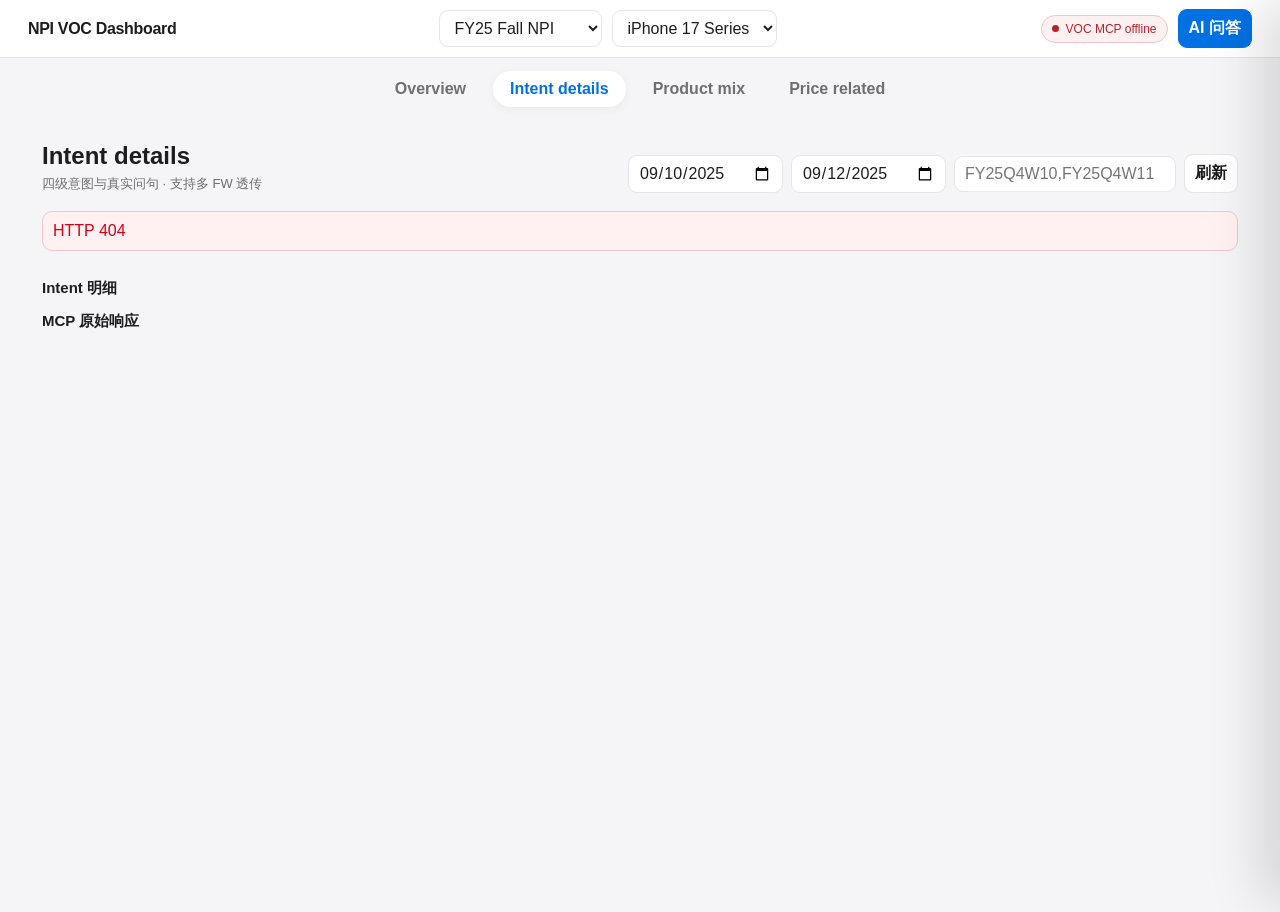
==== commit 2748bf7d: "P0: restore runnable MCP dashboard and harden data path" ====
--- a/index.html
+++ b/index.html
@@ -1,1542 +1 @@
-<!DOCTYPE html>
-<html lang="zh-CN">
-<head>
-    <meta charset="UTF-8">
-    <meta name="viewport" content="width=device-width, initial-scale=1.0">
-    <title>NPI Dashboard</title>
-    <script src="./mcp_client.js"></script>
-    
-    <!-- ========================================================= -->
-    <!-- ⬇️⬇️⬇️ 统一配置区域 (请在这里修改所有参数) ⬇️⬇️⬇️ -->
-    <!-- ========================================================= -->
-    <script>
-        const CONFIG = {
-            // 1. NPI 筛选器 与 产品筛选器 的联动关系 (定义每个 NPI 周期下包含哪些产品)
-            npiToProducts: {
-                "FY26 Spring NPI": ["MacBook Neo", "MacBook Air M5","MacBook Pro M5 Pro/Max","iPhone 17e","iPad Air M4"],
-                "FY25 Fall NPI": ["iPhone 17 Series", "Watch Series","MacBook Pro M5","iPad Pro M5"]
-            },
-
-            // 2. 默认初始状态设置
-            defaultNPI: "FY25 Fall NPI",
-            defaultProduct: "iPhone 17 Series",
-            defaultTab: "Intent details",
-
-            // 3. 滚动按钮 (Tabs) 名称列表
-            tabs: ["Overview", "Intent details", "Product mix", "Price related"],
-
-            // 4. 核心数据映射表：配置每个【产品】对应的【数据更新时间】以及在各个 Tab 下加载的【HTML 文件】
-            productsData: {
-                "iPhone 17 Series": {
-                    dataDate: "2025.09.12",
-                    dashboards: {
-                        "Overview": "npi_overview.html",      // 请替换为你实际的文件名
-                        "Intent details": "npi_intent_details.html", 
-                        "Product mix": "npi_product_mix.html",
-                        "Price related": "npi_price_related.html"
-                    }
-                },
-                "Watch Series": {
-                    dataDate: "2024.11.20",
-                    dashboards: {
-                        "Overview": "",
-                        "Intent details": "",
-                        "Product mix": "",
-                        "Price related": ""
-                    }
-                },
-                "MacBook Pro M5": {
-                    dataDate: "2026.03.01",
-                    dashboards: {
-                        "Overview": "",
-                        "Intent details": "",
-                        "Product mix": "",
-                        "Price related": ""
-                    }
-                },
-                "iPad Pro M5": {
-                    dataDate: "2026.04.15",
-                    dashboards: {
-                        "Overview": "",
-                        "Intent details": "",
-                        "Product mix": "",
-                        "Price related": ""
-                    }
-                },
-                "MacBook Neo": {
-                    dataDate: "2026.04.15",
-                    dashboards: {
-                        "Overview": "",
-                        "Intent details": "",
-                        "Product mix": "",
-                        "Price related": ""
-                    }
-                },
-                "MacBook Air M5": {
-                    dataDate: "2026.04.15",
-                    dashboards: {
-                        "Overview": "",
-                        "Intent details": "",
-                        "Product mix": "",
-                        "Price related": ""
-                    }
-                },
-                "MacBook Pro M5 Pro/Max": {
-                    dataDate: "2026.04.15",
-                    dashboards: {
-                        "Overview": "",
-                        "Intent details": "",
-                        "Product mix": "",
-                        "Price related": ""
-                    }
-                },
-                "iPhone 17e": {
-                    dataDate: "2026.04.15",
-                    dashboards: {
-                        "Overview": "",
-                        "Intent details": "",
-                        "Product mix": "",
-                        "Price related": ""
-                    }
-                },
-                "iPad Air M4": {
-                    dataDate: "2026.04.15",
-                    dashboards: {
-                        "Overview": "",
-                        "Intent details": "",
-                        "Product mix": "",
-                        "Price related": ""
-                    }
-                }
-            }
-        };
-    </script>
-    <!-- ========================================================= -->
-    <!-- ⬆️⬆️⬆️ 统一配置区域 (修改结束) ⬆️⬆️⬆️ -->
-    <!-- ========================================================= -->
-
-    <style>
-    :root {
-      --bg-page: #f5f5f7;
-      --bg-card: #ffffff;
-      --border-color: #e5e5ea;
-      --text-main: #1d1d1f;
-      --text-secondary: #6e6e73;
-      --text-muted: #86868b;
-      --accent-blue: #0071e3;
-      --accent-blue-subtle: rgba(0, 113, 227, 0.08);
-      --accent-purple: #af52de;
-      --accent-gray: #8e8e93;
-      --accent-green: #34c759;
-      --accent-red: #ff3b30;
-      --bar-bg: #eef0f4;
-    }
-
-        /* 基础重置与背景 */
-        body, html { margin: 0; padding: 0; height: 100%; background-color: #f4f5f7; font-family: -apple-system, BlinkMacSystemFont, 'Segoe UI', Roboto, sans-serif; }
-        
-        
-        /* MCP 实时指示器与取数组件样式 */
-        .mcp-live-bar { display: flex; align-items: center; gap: 12px; }
-        .mcp-status-pill {
-            display: inline-flex; align-items: center; gap: 6px; padding: 4px 10px;
-            border-radius: 12px; font-size: 12px; font-weight: 500;
-            background: #eef9f2; color: #1b873f; border: 1px solid #c2ebd0;
-            transition: all 0.2s ease;
-        }
-        .mcp-status-pill.offline { background: #fdf2f2; color: #d32f2f; border-color: #f8c8c8; }
-        .mcp-dot { width: 8px; height: 8px; border-radius: 50%; background: #34c759; box-shadow: 0 0 6px #34c759; animation: mcpPulse 2s infinite; }
-        .mcp-status-pill.offline .mcp-dot { background: #ff3b30; box-shadow: none; animation: none; }
-        @keyframes mcpPulse {
-            0% { transform: scale(0.95); opacity: 0.8; }
-            50% { transform: scale(1.2); opacity: 1; }
-            100% { transform: scale(0.95); opacity: 0.8; }
-        }
-        .mcp-btn {
-            background: linear-gradient(135deg, #0071e3 0%, #5856d6 100%);
-            color: #ffffff; border: none; padding: 5px 12px; border-radius: 6px;
-            font-size: 12.5px; font-weight: 600; cursor: pointer; display: inline-flex;
-            align-items: center; gap: 5px; transition: all 0.2s;
-            box-shadow: 0 2px 6px rgba(0, 113, 227, 0.25);
-        }
-        .mcp-btn:hover { transform: translateY(-1px); box-shadow: 0 4px 10px rgba(0, 113, 227, 0.35); }
-
-        /* MCP 实时数据弹窗 (Modal) */
-        .mcp-modal-overlay {
-            display: none; position: fixed; top: 0; left: 0; right: 0; bottom: 0;
-            background: rgba(0, 0, 0, 0.45); backdrop-filter: blur(8px);
-            z-index: 99999; justify-content: center; align-items: center;
-        }
-        .mcp-modal-overlay.show { display: flex; }
-        .mcp-modal-box {
-            background: #ffffff; width: 940px; max-width: 95vw; max-height: 85vh;
-            border-radius: 16px; box-shadow: 0 24px 60px rgba(0,0,0,0.2);
-            display: flex; flex-direction: column; overflow: hidden;
-            border: 1px solid #e5e5ea;
-        }
-        .mcp-modal-header {
-            padding: 18px 24px; border-bottom: 1px solid #eaeaea;
-            display: flex; justify-content: space-between; align-items: center;
-            background: #fbfbfd;
-        }
-        .mcp-modal-title { font-size: 17px; font-weight: 700; color: #1d1d1f; display: flex; align-items: center; gap: 8px; }
-        .mcp-modal-tabs {
-            display: flex; gap: 8px; padding: 10px 24px; background: #f5f5f7;
-            border-bottom: 1px solid #eaeaea; overflow-x: auto;
-        }
-        .mcp-modal-tab-btn {
-            background: transparent; border: 1px solid transparent; padding: 6px 14px;
-            border-radius: 8px; font-size: 13px; font-weight: 600; color: #666;
-            cursor: pointer; transition: all 0.2s;
-        }
-        .mcp-modal-tab-btn.active {
-            background: #ffffff; color: #0071e3; border-color: #d1d1d6;
-            box-shadow: 0 2px 5px rgba(0,0,0,0.05);
-        }
-        .mcp-modal-body {
-            flex: 1; padding: 20px 24px; overflow-y: auto; background: #ffffff;
-            font-size: 13px; line-height: 1.6;
-        }
-        .mcp-table {
-            width: 100%; border-collapse: collapse; font-size: 12.5px; margin-top: 10px;
-        }
-        .mcp-table th {
-            background: #f5f6fa; color: #555; text-align: left; padding: 8px 12px;
-            border-bottom: 2px solid #e1e4ea; font-weight: 600;
-        }
-        .mcp-table td {
-            padding: 8px 12px; border-bottom: 1px solid #f0f0f4; color: #333;
-        }
-        .mcp-table tr:hover td { background: #fafafc; }
-        .mcp-code-block {
-            background: #1e1e24; color: #e6e6e6; padding: 14px 16px; border-radius: 8px;
-            font-family: monospace; font-size: 12px; overflow-x: auto; white-space: pre-wrap;
-        }
-        .mcp-stat-row { display: grid; grid-template-columns: repeat(4, 1fr); gap: 12px; margin-bottom: 16px; }
-        .mcp-stat-card {
-            background: #f8f9fa; border: 1px solid #eaeaea; border-radius: 10px; padding: 12px 14px;
-        }
-        .mcp-stat-num { font-size: 20px; font-weight: 700; color: #1d1d1f; margin-top: 4px; }
-
-        /* 顶部状态栏 */
-        .top-bar { display: flex; justify-content: space-between; align-items: center; padding: 12px 40px; background-color: #f8f9fa; border-bottom: 1px solid #eaeaea; font-size: 14px; }
-        .dropdown-group { display: flex; gap: 24px; }
-        .dropdown { position: relative; display: inline-block; }
-        .dropdown-btn { background: none; border: none; font-weight: 600; color: #1d1d1f; cursor: pointer; display: flex; align-items: center; gap: 6px; padding: 4px 8px; font-size: 14px; }
-        .dropdown-btn:hover { color: #0066cc; }
-        .dropdown-menu { display: none; position: absolute; top: 100%; left: 0; background-color: #ffffff; min-width: 160px; box-shadow: 0 8px 24px rgba(0,0,0,0.12); border-radius: 8px; z-index: 100; padding: 8px 0; margin-top: 8px; border: 1px solid #eaeaea; }
-        .dropdown-menu.show { display: block; }
-        .dropdown-menu a { color: #444; padding: 10px 16px; text-decoration: none; display: block; font-size: 13px; transition: background-color 0.2s; }
-        .dropdown-menu a:hover { background-color: #f5f5f7; color: #1d1d1f; }
-        .data-date { color: #666; font-style: italic; font-size: 13px; }
-        
-        /* 导航栏区域 */
-        .nav-container { display: flex; justify-content: center; padding: 20px 40px; position: relative; }
-        .nav-content { display: flex; justify-content: center; align-items: center; width: 100%; max-width: 1200px; position: relative; }
-        .tabs { display: inline-flex; background-color: #ffffff; border-radius: 50px; padding: 6px; box-shadow: 0 2px 10px rgba(0,0,0,0.05); }
-        .tab-btn { border: none; background: transparent; padding: 10px 24px; color: #666666; font-weight: 600; font-size: 15px; cursor: pointer; border-radius: 50px; transition: all 0.3s ease; outline: none; }
-        .tab-btn:hover:not(.active) { color: #333333; }
-        .tab-btn.active { background: linear-gradient(90deg, #4b9fff, #5dc4ff); color: #ffffff; box-shadow: 0 4px 10px rgba(75, 159, 255, 0.3); }
-        
-        /* 右侧语言切换 */
-        /* .lang-switch { position: absolute; right: 0; display: flex; background: #ffffff; border-radius: 6px; border: 1px solid #eaeaea; overflow: hidden; }
-        .lang-btn { background: transparent; border: none; padding: 6px 12px; font-size: 13px; color: #666; cursor: pointer; font-weight: 500; transition: all 0.2s; }
-        .lang-btn.active { background: #eef5ff; color: #0066cc; } */
-        
-        /* Iframe 看板区域 */
-        .content-area { width: 100%; height: calc(100vh - 140px); border: none; display: block; }
-    
-/* ============================================================
-       7. AI 提问悬浮气泡 & 右侧智能问答抽屉 (全维度 JSON 深度解析引擎)
-       ============================================================ */
-    body {
-      transition: padding-right 0.35s cubic-bezier(0.16, 1, 0.3, 1);
-      overflow-x: hidden;
-      position: relative;
-    }
-
-    body.ai-drawer-open {
-      padding-right: 480px;
-    }
-
-    .app-container {
-      transition: max-width 0.35s cubic-bezier(0.16, 1, 0.3, 1), transform 0.35s cubic-bezier(0.16, 1, 0.3, 1);
-    }
-
-    body.ai-drawer-open .app-container {
-      max-width: 1140px;
-    }
-
-    /* AI 悬浮气泡按钮 */
-    .ai-bubble-btn {
-      position: fixed;
-      bottom: 32px;
-      right: 32px;
-      z-index: 999;
-      display: flex;
-      align-items: center;
-      gap: 10px;
-      padding: 13px 22px;
-      border-radius: 40px;
-      background: linear-gradient(135deg, #0071e3 0%, #af52de 50%, #ff2d55 100%);
-      color: #ffffff;
-      cursor: pointer;
-      box-shadow: 0 10px 28px rgba(175, 82, 222, 0.4), 0 2px 10px rgba(0, 113, 227, 0.3);
-      border: 1px solid rgba(255, 255, 255, 0.35);
-      backdrop-filter: blur(20px);
-      transition: all 0.28s cubic-bezier(0.16, 1, 0.3, 1);
-      user-select: none;
-    }
-
-    .ai-bubble-btn:hover {
-      transform: translateY(-3px) scale(1.03);
-      box-shadow: 0 14px 36px rgba(175, 82, 222, 0.55), 0 4px 14px rgba(0, 113, 227, 0.4);
-    }
-
-    .ai-bubble-btn:active {
-      transform: translateY(0) scale(0.97);
-    }
-
-    body.ai-drawer-open .ai-bubble-btn {
-      opacity: 0;
-      pointer-events: none;
-      transform: translateY(20px) scale(0.8);
-    }
-
-    .ai-bubble-icon {
-      display: flex;
-      align-items: center;
-      justify-content: center;
-      animation: aiSparkle 3s ease-in-out infinite alternate;
-    }
-
-    @keyframes aiSparkle {
-      0% { transform: rotate(0deg) scale(1); filter: drop-shadow(0 0 2px rgba(255,255,255,0.6)); }
-      50% { transform: rotate(8deg) scale(1.12); filter: drop-shadow(0 0 6px rgba(255,255,255,0.9)); }
-      100% { transform: rotate(-8deg) scale(1); filter: drop-shadow(0 0 2px rgba(255,255,255,0.6)); }
-    }
-
-    .ai-bubble-title {
-      font-size: 14.5px;
-      font-weight: 600;
-      letter-spacing: -0.01em;
-      white-space: nowrap;
-    }
-
-    .ai-bubble-tag {
-      font-size: 10px;
-      padding: 2px 7px;
-      border-radius: 10px;
-      background: rgba(255, 255, 255, 0.25);
-      font-weight: 600;
-      letter-spacing: 0.02em;
-      text-transform: uppercase;
-      border: 1px solid rgba(255, 255, 255, 0.35);
-    }
-
-    /* 右侧 AI 问答抽屉 */
-    .ai-drawer {
-      position: fixed;
-      top: 0;
-      right: 0;
-      bottom: 0;
-      width: 460px;
-      background: #ffffff;
-      border-left: 1px solid var(--border-color);
-      box-shadow: -10px 0 40px rgba(0, 0, 0, 0.09);
-      z-index: 1000;
-      display: flex;
-      flex-direction: column;
-      transform: translateX(100%);
-      transition: transform 0.35s cubic-bezier(0.16, 1, 0.3, 1);
-    }
-
-    body.ai-drawer-open .ai-drawer {
-      transform: translateX(0);
-    }
-
-    /* 抽屉头部 */
-    .ai-drawer-header {
-      padding: 16px 20px;
-      border-bottom: 1px solid var(--border-color);
-      display: flex;
-      justify-content: space-between;
-      align-items: center;
-      background: linear-gradient(180deg, rgba(248, 249, 252, 0.95) 0%, rgba(255, 255, 255, 0.98) 100%);
-      backdrop-filter: blur(12px);
-    }
-
-    .ai-header-left {
-      display: flex;
-      align-items: center;
-      gap: 12px;
-    }
-
-    .ai-avatar {
-      width: 36px;
-      height: 36px;
-      border-radius: 10px;
-      background: linear-gradient(135deg, #0071e3 0%, #af52de 50%, #ff2d55 100%);
-      display: flex;
-      align-items: center;
-      justify-content: center;
-      color: #ffffff;
-      box-shadow: 0 3px 10px rgba(175, 82, 222, 0.3);
-    }
-
-    .ai-header-info {
-      display: flex;
-      flex-direction: column;
-      gap: 1px;
-    }
-
-    .ai-header-title-row {
-      display: flex;
-      align-items: center;
-      gap: 6px;
-    }
-
-    .ai-header-title {
-      font-size: 15px;
-      font-weight: 600;
-      color: var(--text-main);
-      letter-spacing: -0.01em;
-    }
-
-    .ai-live-badge {
-      font-size: 10px;
-      font-weight: 600;
-      color: #0071e3;
-      background: rgba(0, 113, 227, 0.09);
-      padding: 1.5px 6px;
-      border-radius: 6px;
-    }
-
-    .ai-header-subtitle {
-      font-size: 11.5px;
-      color: var(--text-secondary);
-    }
-
-    .ai-header-actions {
-      display: flex;
-      align-items: center;
-      gap: 6px;
-    }
-
-    .ai-btn-icon {
-      width: 32px;
-      height: 32px;
-      border-radius: 8px;
-      border: 1px solid var(--border-color);
-      background: #ffffff;
-      color: var(--text-secondary);
-      display: flex;
-      align-items: center;
-      justify-content: center;
-      cursor: pointer;
-      transition: all 0.2s ease;
-    }
-
-    .ai-btn-icon:hover {
-      background: #f5f5f7;
-      color: var(--text-main);
-      border-color: #d1d1d6;
-    }
-
-    /* 快捷提问横向滚动栏 */
-    .ai-quick-bar {
-      padding: 10px 16px;
-      background: #fafafc;
-      border-bottom: 1px solid var(--border-color);
-      overflow-x: auto;
-      white-space: nowrap;
-      display: flex;
-      gap: 8px;
-      scrollbar-width: none;
-    }
-
-    .ai-quick-bar::-webkit-scrollbar {
-      display: none;
-    }
-
-    .ai-chip {
-      display: inline-flex;
-      align-items: center;
-      gap: 4px;
-      font-size: 11.5px;
-      font-weight: 500;
-      color: #3a3a3c;
-      background: #ffffff;
-      border: 1px solid #e5e5ea;
-      padding: 5px 11px;
-      border-radius: 14px;
-      cursor: pointer;
-      transition: all 0.2s ease;
-      flex-shrink: 0;
-    }
-
-    .ai-chip:hover {
-      background: var(--accent-blue);
-      color: #ffffff;
-      border-color: var(--accent-blue);
-      transform: translateY(-1px);
-    }
-
-    /* 对话内容区域 */
-    .ai-messages-container {
-      flex: 1;
-      padding: 18px 18px;
-      overflow-y: auto;
-      display: flex;
-      flex-direction: column;
-      gap: 16px;
-      background: #ffffff;
-    }
-
-    .ai-msg-row {
-      display: flex;
-      gap: 10px;
-      align-items: flex-start;
-      width: 100%;
-    }
-
-    .ai-msg-row.user {
-      justify-content: flex-end;
-    }
-
-    .ai-msg-bubble {
-      max-width: 93%;
-      padding: 13px 16px;
-      border-radius: 16px;
-      font-size: 13px;
-      line-height: 1.55;
-      position: relative;
-      word-break: break-word;
-    }
-
-    .ai-msg-row.user .ai-msg-bubble {
-      background: #0071e3 !important;
-      color: #ffffff !important;
-      border-bottom-right-radius: 4px;
-      box-shadow: 0 3px 12px rgba(0, 113, 227, 0.3);
-      font-size: 13.5px;
-      font-weight: 500;
-      white-space: pre-wrap;
-      word-break: break-word;
-    }
-
-    .ai-msg-row.assistant .ai-msg-bubble {
-      background: #f7f8fa !important;
-      color: #1d1d1f !important;
-      border: 1px solid #ebedf2 !important;
-      border-bottom-left-radius: 4px;
-      box-shadow: 0 1px 4px rgba(0, 0, 0, 0.02);
-      font-size: 13px;
-      line-height: 1.6;
-      word-break: break-word;
-    }
-
-    /* 直接式回答卡片与意图/原声聚类组件 */
-    .ai-direct-banner {
-      background: linear-gradient(135deg, rgba(0, 113, 227, 0.08) 0%, rgba(175, 82, 222, 0.08) 100%);
-      border: 1px solid rgba(0, 113, 227, 0.25);
-      border-radius: 12px;
-      padding: 12px 14px;
-      margin-bottom: 12px;
-    }
-
-    .ai-direct-banner-title {
-      font-size: 11.5px;
-      font-weight: 600;
-      color: var(--accent-blue);
-      text-transform: uppercase;
-      letter-spacing: 0.03em;
-      display: flex;
-      align-items: center;
-      gap: 5px;
-    }
-
-    .ai-direct-banner-val {
-      font-size: 22px;
-      font-weight: 700;
-      color: #1d1d1f;
-      letter-spacing: -0.02em;
-      margin: 4px 0 2px 0;
-    }
-
-    .ai-direct-banner-desc {
-      font-size: 12px;
-      color: #48484a;
-      line-height: 1.45;
-    }
-
-    .ai-cluster-container {
-      display: flex;
-      flex-direction: column;
-      gap: 10px;
-      margin: 10px 0;
-    }
-
-    .ai-cluster-card {
-      background: #ffffff;
-      border: 1px solid #e5e7eb;
-      border-radius: 10px;
-      padding: 11px 13px;
-      box-shadow: 0 1px 3px rgba(0, 0, 0, 0.02);
-    }
-
-    .ai-cluster-header {
-      display: flex;
-      justify-content: space-between;
-      align-items: center;
-      margin-bottom: 6px;
-    }
-
-    .ai-cluster-title {
-      font-size: 12.5px;
-      font-weight: 600;
-      color: #1d1d1f;
-      display: flex;
-      align-items: center;
-      gap: 6px;
-    }
-
-    .ai-cluster-meta {
-      display: flex;
-      align-items: center;
-      gap: 6px;
-    }
-
-    .ai-cluster-badge {
-      font-size: 10.5px;
-      font-weight: 600;
-      padding: 1.5px 6px;
-      border-radius: 6px;
-      background: rgba(0, 113, 227, 0.1);
-      color: var(--accent-blue);
-    }
-
-    .ai-cluster-badge.green {
-      background: rgba(52, 199, 89, 0.12);
-      color: #2e7d32;
-    }
-
-    .ai-cluster-badge.orange {
-      background: rgba(255, 149, 0, 0.12);
-      color: #e65100;
-    }
-
-    .ai-bar-track {
-      height: 4px;
-      background: #eef0f4;
-      border-radius: 2px;
-      overflow: hidden;
-      margin-bottom: 8px;
-    }
-
-    .ai-bar-fill {
-      height: 100%;
-      background: linear-gradient(90deg, #0071e3, #af52de);
-      border-radius: 2px;
-    }
-
-    .ai-quotes-list {
-      display: flex;
-      flex-direction: column;
-      gap: 4px;
-      background: #f8f9fc;
-      border-radius: 6px;
-      padding: 7px 9px;
-      border-left: 3px solid #af52de;
-    }
-
-    .ai-quote-row {
-      display: flex;
-      justify-content: space-between;
-      align-items: center;
-      font-size: 11.5px;
-      color: #333336;
-      line-height: 1.4;
-    }
-
-    .ai-quote-text {
-      flex: 1;
-      overflow: hidden;
-      text-overflow: ellipsis;
-      white-space: nowrap;
-      margin-right: 8px;
-    }
-
-    .ai-quote-count {
-      font-size: 10px;
-      font-weight: 600;
-      color: #8e8e93;
-      flex-shrink: 0;
-      background: rgba(0, 0, 0, 0.05);
-      padding: 1px 5px;
-      border-radius: 4px;
-    }
-
-    .ai-stat-grid {
-      display: grid;
-      grid-template-columns: repeat(2, 1fr);
-      gap: 8px;
-      margin: 10px 0;
-    }
-
-    .ai-stat-item {
-      background: #ffffff;
-      border: 1px solid #e5e7eb;
-      border-radius: 8px;
-      padding: 8px 10px;
-      display: flex;
-      flex-direction: column;
-      gap: 2px;
-    }
-
-    .ai-stat-label {
-      font-size: 10.5px;
-      color: var(--text-secondary);
-    }
-
-    .ai-stat-val {
-      font-size: 15px;
-      font-weight: 700;
-      color: var(--text-main);
-    }
-
-    .ai-stat-sub {
-      font-size: 10px;
-      color: var(--accent-green);
-      font-weight: 500;
-    }
-
-    .ai-mini-table {
-      width: 100%;
-      border-collapse: collapse;
-      font-size: 11.5px;
-      margin: 8px 0;
-    }
-
-    .ai-mini-table th {
-      text-align: left;
-      padding: 5px 6px;
-      background: #eceff5;
-      color: var(--text-secondary);
-      font-weight: 600;
-      border-radius: 4px;
-    }
-
-    .ai-mini-table td {
-      padding: 5px 6px;
-      border-bottom: 1px solid #f0f0f2;
-    }
-
-    .ai-insight-bullet {
-      margin-top: 10px;
-      padding-left: 10px;
-      border-left: 2.5px solid var(--accent-blue);
-      font-size: 12px;
-      color: #48484a;
-      line-height: 1.5;
-    }
-
-    /* 输入区域 */
-    .ai-input-wrapper {
-      padding: 14px 18px;
-      border-top: 1px solid var(--border-color);
-      background: #ffffff;
-      display: flex;
-      flex-direction: column;
-      gap: 8px;
-    }
-
-    .ai-input-bar {
-      display: flex;
-      align-items: center;
-      background: #f5f6fa;
-      border: 1px solid #e1e4ea;
-      border-radius: 24px;
-      padding: 4px 6px 4px 14px;
-      transition: all 0.2s ease;
-    }
-
-    .ai-input-bar:focus-within {
-      border-color: var(--accent-blue);
-      background: #ffffff;
-      box-shadow: 0 0 0 3px rgba(0, 113, 227, 0.15);
-    }
-
-    .ai-input-field {
-      flex: 1;
-      border: none;
-      background: transparent;
-      outline: none;
-      font-size: 13px;
-      color: var(--text-main);
-      padding: 6px 0;
-    }
-
-    .ai-input-field::placeholder {
-      color: #a1a1a6;
-    }
-
-    .ai-send-btn {
-      width: 32px;
-      height: 32px;
-      border-radius: 50%;
-      border: none;
-      background: var(--accent-blue);
-      color: #ffffff;
-      display: flex;
-      align-items: center;
-      justify-content: center;
-      cursor: pointer;
-      transition: all 0.2s ease;
-      flex-shrink: 0;
-    }
-
-    .ai-send-btn:hover {
-      background: #0077ed;
-      transform: scale(1.06);
-    }
-
-    .ai-send-btn:active {
-      transform: scale(0.95);
-    }
-
-    .ai-input-hint {
-      font-size: 10.5px;
-      color: var(--text-muted);
-      text-align: center;
-    }
-
-
-    /* 全局悬浮气泡 Tooltip (最高 z-index，视口浮动避免遮挡) */
-    .global-bar-floating-tooltip {
-      position: fixed;
-      display: none;
-      background: rgba(29, 29, 31, 0.96);
-      color: #ffffff;
-      padding: 10px 14px;
-      border-radius: 10px;
-      font-size: 11.5px;
-      line-height: 1.5;
-      width: 320px;
-      max-width: 90vw;
-      z-index: 999999;
-      pointer-events: none;
-      box-shadow: 0 8px 24px rgba(0, 0, 0, 0.35), 0 2px 8px rgba(0, 0, 0, 0.2);
-      border: 1px solid rgba(255, 255, 255, 0.18);
-      backdrop-filter: blur(12px);
-      transition: opacity 0.15s ease, transform 0.15s ease;
-      opacity: 0;
-      transform: translateY(4px);
-    }
-    .global-bar-floating-tooltip.show {
-      display: block;
-      opacity: 1;
-      transform: translateY(0);
-    }
-    .tooltip-header {
-      font-weight: 600;
-      color: #409cff;
-      margin-bottom: 6px;
-      padding-bottom: 4px;
-      border-bottom: 1px solid rgba(255, 255, 255, 0.15);
-      font-size: 12px;
-      display: flex;
-      justify-content: space-between;
-      align-items: center;
-    }
-    .tooltip-q-list {
-      display: flex;
-      flex-direction: column;
-      gap: 3px;
-    }
-    .tooltip-q-item {
-      color: #f2f2f7;
-      font-size: 10.5px;
-      overflow: hidden;
-      text-overflow: ellipsis;
-      white-space: nowrap;
-      line-height: 1.4;
-    }
-
-  
-    
-
-  
-    </style>
-</head>
-<body>
-
-    <!-- 顶部状态栏 (容器由 JS 注入内容) -->
-    <div class="top-bar">
-        <div class="dropdown-group">
-            <div class="dropdown" id="filter1-container"></div>
-            <div class="dropdown" id="filter2-container"></div>
-        </div>
-        <div style="display: flex; align-items: center; gap: 20px;">
-            <div class="data-date" id="data-date-container"></div>
-            <div class="mcp-live-bar">
-                <span class="mcp-status-pill" id="mcp-pill">
-                    <span class="mcp-dot"></span>
-                    <span id="mcp-status-text">VOC MCP 直连</span>
-                </span>
-                <button class="mcp-btn" onclick="openMCPModal()">⚡ 实时取数面板</button>
-            </div>
-        </div>
-    </div>
-
-    <!-- 顶部导航栏 (容器由 JS 注入内容) -->
-    <div class="nav-container">
-        <div class="nav-content">
-            <div class="tabs" id="tabs-container"></div>
-            <div class="lang-switch">
-                <button class="lang-btn">EN</button>
-                <button class="lang-btn active">中</button>
-            </div>
-        </div>
-    </div>
-
-    <!-- 承载实际 Dashboard 的 iframe -->
-    <iframe id="dashboard-frame" class="content-area" src=""></iframe>
-
-    <script>
-        // SVG 下拉箭头图标
-        const svgArrow = `<svg width="12" height="12" viewBox="0 0 24 24" fill="none" stroke="currentColor" stroke-width="2" stroke-linecap="round" stroke-linejoin="round" style="margin-left: 4px;"><polyline points="6 9 12 15 18 9"></polyline></svg>`;
-
-        // === 全局状态变量 ===
-        let currentNPI = CONFIG.defaultNPI;
-        let currentProduct = CONFIG.defaultProduct;
-        let currentTab = CONFIG.defaultTab;
-
-        // === 初始化 ===
-        function init() {
-            renderNPI();
-            renderProduct();
-            renderTabs();
-            updateDashboard();
-        }
-
-        // === 1. 渲染 NPI 下拉菜单 ===
-        function renderNPI() {
-            const npiList = Object.keys(CONFIG.npiToProducts);
-            const menuHtml = npiList.map(npi => 
-                `<a href="#" onclick="selectNPI('${npi}'); return false;">${npi}</a>`
-            ).join('');
-            
-            document.getElementById('filter1-container').innerHTML = `
-                <button class="dropdown-btn" onclick="toggleDropdown('menu-1', event)">
-                    <span id="selected-npi">${currentNPI}</span> ${svgArrow}
-                </button>
-                <div class="dropdown-menu" id="menu-1">${menuHtml}</div>
-            `;
-        }
-
-        // === 2. 渲染 产品 下拉菜单 (根据当前的 NPI 动态生成) ===
-        function renderProduct() {
-            const productList = CONFIG.npiToProducts[currentNPI] || [];
-            const menuHtml = productList.map(prod => 
-                `<a href="#" onclick="selectProduct('${prod}'); return false;">${prod}</a>`
-            ).join('');
-
-            document.getElementById('filter2-container').innerHTML = `
-                <button class="dropdown-btn" onclick="toggleDropdown('menu-2', event)">
-                    <span id="selected-product">${currentProduct}</span> ${svgArrow}
-                </button>
-                <div class="dropdown-menu" id="menu-2">${menuHtml}</div>
-            `;
-        }
-
-        // === 3. 渲染 Tab 导航条 ===
-        function renderTabs() {
-            const tabsHTML = CONFIG.tabs.map(tabName => {
-                const isActive = tabName === currentTab ? 'active' : '';
-                return `<button class="tab-btn ${isActive}" onclick="selectTab('${tabName}', this)">${tabName}</button>`;
-            }).join('');
-            document.getElementById('tabs-container').innerHTML = tabsHTML;
-        }
-
-        // === 4. 核心：更新看板内容与数据日期 ===
-        function updateDashboard() {
-            const productData = CONFIG.productsData[currentProduct];
-            if (productData) {
-                const targetHtmlFile = productData.dashboards[currentTab];
-                const iframe = document.getElementById('dashboard-frame');
-                const dateContainer = document.getElementById('data-date-container');
-
-                dateContainer.innerText = `Data loading...`;
-
-                if(targetHtmlFile) {
-                    iframe.src = targetHtmlFile;
-                    iframe.onload = function() {
-                        try {
-                            const doc = iframe.contentDocument || iframe.contentWindow.document;
-                            const timestampEl = doc.getElementById('data-timestamp');
-                            if (timestampEl && timestampEl.innerText) {
-                                dateContainer.innerText = timestampEl.innerText;
-                            } else {
-                                dateContainer.innerText = `Data as of ${productData.dataDate}`;
-                            }
-                        } catch(e) {
-                            dateContainer.innerText = `Data as of ${productData.dataDate}`;
-                        }
-                    };
-                } else {
-                    iframe.src = "about:blank";
-                    dateContainer.innerText = ``;
-                }
-            }
-        }
-
-        // ================= 交互动作绑定 =================
-
-        // 选中某个 NPI 节点
-        function selectNPI(npi) {
-            currentNPI = npi;
-            
-            // 【级联逻辑】判断当前选中的产品是否在新的 NPI 列表中
-            const availableProducts = CONFIG.npiToProducts[npi];
-            if (!availableProducts.includes(currentProduct)) {
-                // 如果不在，自动切换到新 NPI 列表的第一个产品
-                currentProduct = availableProducts[0];
-            }
-            
-            // 隐藏菜单并更新文字
-            document.getElementById('menu-1').classList.remove('show');
-            document.getElementById('selected-npi').innerText = currentNPI;
-            
-            renderProduct();   // 重新渲染产品列表（因为 NPI 变了，产品列表也要变）
-            updateDashboard(); // 刷新看板内容与时间
-        }
-
-        // 选中某个产品
-        function selectProduct(product) {
-            currentProduct = product;
-            
-            document.getElementById('menu-2').classList.remove('show');
-            document.getElementById('selected-product').innerText = currentProduct;
-            
-            updateDashboard(); // 刷新看板内容与时间
-        }
-
-        // 选中某个 Tab 标签
-        function selectTab(tabName, btnElement) {
-            currentTab = tabName;
-            
-            // 按钮高亮切换
-            document.querySelectorAll('.tab-btn').forEach(btn => btn.classList.remove('active'));
-            btnElement.classList.add('active');
-            
-            updateDashboard(); // 切换 Tab 时加载对应页面
-        }
-
-        // 下拉菜单显示/隐藏通用逻辑
-        function toggleDropdown(menuId, event) {
-            event.stopPropagation();
-            // 点击时先关闭其他所有打开的菜单
-            document.querySelectorAll('.dropdown-menu').forEach(menu => {
-                if (menu.id !== menuId) menu.classList.remove('show');
-            });
-            document.getElementById(menuId).classList.toggle('show');
-        }
-
-        // 点击页面任意空白处，收起所有下拉菜单
-        window.onclick = function(event) {
-            if (!event.target.closest('.dropdown-btn')) {
-                document.querySelectorAll('.dropdown-menu.show').forEach(menu => menu.classList.remove('show'));
-            }
-        }
-
-        // 语言切换按钮纯UI效果
-        document.querySelectorAll('.lang-btn').forEach(btn => {
-            btn.addEventListener('click', function() {
-                document.querySelectorAll('.lang-btn').forEach(b => b.classList.remove('active'));
-                this.classList.add('active');
-            });
-        });
-
-        // 页面加载完毕后启动
-        init();
-        initMCP();
-
-    // =========================================================
-    // VOC MCP 实时直连核心逻辑
-    // =========================================================
-    let currentMCPTab = 'kpi';
-
-    async function initMCP() {
-        const pill = document.getElementById('mcp-pill');
-        const text = document.getElementById('mcp-status-text');
-        if (!pill || !text) return;
-
-        try {
-            const health = await vocMCP.checkHealth();
-            if (health.ok) {
-                pill.classList.remove('offline');
-                pill.classList.add('online');
-                text.innerText = "VOC MCP 直连 (" + health.latency + "ms)";
-            } else {
-                pill.classList.add('offline');
-                text.innerText = "VOC MCP 离线";
-            }
-        } catch(e) {
-            pill.classList.add('offline');
-            text.innerText = "VOC MCP 异常";
-        }
-    }
-
-    function openMCPModal() {
-        document.getElementById('mcp-modal').classList.add('show');
-        loadMCPTab(currentMCPTab);
-    }
-
-    function closeMCPModal() {
-        document.getElementById('mcp-modal').classList.remove('show');
-    }
-
-    function switchMCPTab(tabName, btn) {
-        currentMCPTab = tabName;
-        document.querySelectorAll('.mcp-modal-tab-btn').forEach(b => b.classList.remove('active'));
-        if (btn) btn.classList.add('active');
-        loadMCPTab(tabName);
-    }
-
-    function refreshCurrentMCPTab() {
-        loadMCPTab(currentMCPTab);
-    }
-
-    async function loadMCPTab(tabName) {
-        const body = document.getElementById('mcp-modal-body');
-        body.innerHTML = '<div style="color: #0071e3; text-align: center; padding: 40px;"><span class="mcp-dot" style="display: inline-block; margin-right: 8px;"></span>正在向 VOC MCP 请求实时数据...</div>';
-
-        try {
-            if (tabName === 'kpi') {
-                const res = await vocMCP.getKPI('iPhone');
-                const kpis = res.parsed.kpiSummary;
-                let html = '<div style="display: flex; justify-content: space-between; align-items: center; margin-bottom: 16px;">' +
-                    '<span style="font-size: 14px; font-weight: 600; color: #1d1d1f;">NPI VOC 核心口径指标 (工具: voc_npi_kpi)</span>' +
-                    '<span class="ai-live-badge">耗时: ' + res.durationMs + 'ms</span>' +
-                    '</div>' +
-                    '<div class="mcp-stat-row">' +
-                        '<div class="mcp-stat-card">' +
-                            '<div style="color: #666; font-size: 12px;">NPI Customers (客流)</div>' +
-                            '<div class="mcp-stat-num">' + (kpis.customers ? Number(kpis.customers.npi).toLocaleString() : '--') + '</div>' +
-                            '<div style="font-size: 11px; color: #34c759; margin-top: 2px;">LoL: ' + (kpis.customers ? kpis.customers.lol : '--') + '</div>' +
-                        '</div>' +
-                        '<div class="mcp-stat-card">' +
-                            '<div style="color: #666; font-size: 12px;">NPI Inquiries (问题量)</div>' +
-                            '<div class="mcp-stat-num">' + (kpis.inquiries ? Number(kpis.inquiries.npi).toLocaleString() : '--') + '</div>' +
-                            '<div style="font-size: 11px; color: #34c759; margin-top: 2px;">LoL: ' + (kpis.inquiries ? kpis.inquiries.lol : '--') + '</div>' +
-                        '</div>' +
-                        '<div class="mcp-stat-card">' +
-                            '<div style="color: #666; font-size: 12px;">CVR 转化率</div>' +
-                            '<div class="mcp-stat-num">' + (kpis.cvr ? kpis.cvr.npi : '--') + '</div>' +
-                            '<div style="font-size: 11px; color: #0071e3; margin-top: 2px;">LoL: ' + (kpis.cvr ? kpis.cvr.lol : '--') + '</div>' +
-                        '</div>' +
-                        '<div class="mcp-stat-card">' +
-                            '<div style="color: #666; font-size: 12px;">N-1 对标客流</div>' +
-                            '<div class="mcp-stat-num">' + (kpis.customers ? Number(kpis.customers.n1).toLocaleString() : '--') + '</div>' +
-                            '<div style="font-size: 11px; color: #86868b; margin-top: 2px;">同期在售/去年</div>' +
-                        '</div>' +
-                    '</div>' +
-                    '<div style="font-weight: 600; margin-top: 20px; font-size: 13.5px;">📄 MCP 原始响应文本摘要:</div>' +
-                    '<div class="mcp-code-block" style="max-height: 280px;">' + escapeHtml(res.rawText) + '</div>';
-                body.innerHTML = html;
-            } else if (tabName === 'inquiries') {
-                const res = await vocMCP.searchInquiries('', 'iPhone', 25);
-                let rowsHtml = res.rows.map(r => 
-                    '<tr>' +
-                        '<td style="font-weight: 600; color: #0071e3;">' + escapeHtml(r.inquiry_name || '') + '</td>' +
-                        '<td style="font-weight: 700;">' + Number(r.count || 0).toLocaleString() + '</td>' +
-                        '<td>' + escapeHtml(r.prod_name || '') + '</td>' +
-                        '<td>' + escapeHtml(r.data_date || '') + '</td>' +
-                        '<td style="color: #666; font-size: 11.5px;">' + escapeHtml(r.intent_path || '') + '</td>' +
-                    '</tr>'
-                ).join('');
-                body.innerHTML = 
-                    '<div style="display: flex; justify-content: space-between; align-items: center; margin-bottom: 12px;">' +
-                        '<span style="font-size: 14px; font-weight: 600; color: #1d1d1f;">高频原声问句 TOP 榜 (工具: search_inquiries)</span>' +
-                        '<span class="ai-live-badge">耗时: ' + res.durationMs + 'ms</span>' +
-                    '</div>' +
-                    '<table class="mcp-table">' +
-                        '<thead><tr><th>原声问句</th><th>出现频次</th><th>产品</th><th>业务日期</th><th>意图归属路径</th></tr></thead>' +
-                        '<tbody>' + rowsHtml + '</tbody>' +
-                    '</table>';
-            } else if (tabName === 'price') {
-                const res = await vocMCP.getPriceRelated('iPhone');
-                body.innerHTML = 
-                    '<div style="display: flex; justify-content: space-between; align-items: center; margin-bottom: 12px;">' +
-                        '<span style="font-size: 14px; font-weight: 600; color: #1d1d1f;">价格相关咨询报告 (工具: voc_npi_price_related)</span>' +
-                        '<span class="ai-live-badge">耗时: ' + res.durationMs + 'ms</span>' +
-                    '</div>' +
-                    '<div class="mcp-code-block" style="max-height: 380px;">' + escapeHtml(res.rawText) + '</div>';
-            } else if (tabName === 'mix') {
-                const sql = "SELECT p.prod_name, m->>'memory' AS memory, m->>'color' AS color, SUM((m->>'quantity')::bigint) AS total FROM voc_push_latest p, jsonb_array_elements(p.payload->'mixList') m WHERE p.prod_type = 'iPhone' GROUP BY 1, 2, 3 ORDER BY 4 DESC LIMIT 20;";
-                const res = await vocMCP.queryVOC(sql);
-                let rowsHtml = res.rows.map(r => 
-                    '<tr>' +
-                        '<td style="font-weight: 600;">' + escapeHtml(r.prod_name || '') + '</td>' +
-                        '<td><span class="ai-cluster-badge">' + escapeHtml(r.memory || '') + '</span></td>' +
-                        '<td>' + escapeHtml(r.color || '') + '</td>' +
-                        '<td style="font-weight: 700; color: #1d1d1f;">' + Number(r.total || 0).toLocaleString() + '</td>' +
-                    '</tr>'
-                ).join('');
-                body.innerHTML = 
-                    '<div style="display: flex; justify-content: space-between; align-items: center; margin-bottom: 12px;">' +
-                        '<span style="font-size: 14px; font-weight: 600; color: #1d1d1f;">产品规格 mixList 实时聚合 (工具: query_voc)</span>' +
-                        '<span class="ai-live-badge">耗时: ' + res.durationMs + 'ms</span>' +
-                    '</div>' +
-                    '<table class="mcp-table">' +
-                        '<thead><tr><th>机型</th><th>存储容量</th><th>机身颜色</th><th>咨询/订单量</th></tr></thead>' +
-                        '<tbody>' + rowsHtml + '</tbody>' +
-                    '</table>';
-            } else if (tabName === 'dimensions') {
-                const res = await vocMCP.getDimensions('iPhone');
-                body.innerHTML = 
-                    '<div style="display: flex; justify-content: space-between; align-items: center; margin-bottom: 12px;">' +
-                        '<span style="font-size: 14px; font-weight: 600; color: #1d1d1f;">VOC 可用筛选维度 (工具: voc_dimensions)</span>' +
-                        '<span class="ai-live-badge">耗时: ' + res.durationMs + 'ms</span>' +
-                    '</div>' +
-                    '<div class="mcp-code-block" style="max-height: 380px;">' + escapeHtml(res.rawText) + '</div>';
-            }
-        } catch(err) {
-            body.innerHTML = '<div style="color: #ff3b30; padding: 20px;">调用 MCP 出现错误: ' + escapeHtml(err.message) + '</div>';
-        }
-    }
-
-    
-    // Simple markdown renderer for AI responses
-    function renderMarkdownToHTML(md) {
-        if (!md) return '';
-        let html = md;
-        // Escape HTML entities safely first
-        html = html.replace(/&/g, '&amp;').replace(/</g, '&lt;').replace(/>/g, '&gt;');
-        
-        // Headers
-        html = html.replace(/^### (.*$)/gim, '<h4 style="font-size:13.5px; font-weight:700; margin:10px 0 4px 0; color:#1d1d1f;">$1</h4>');
-        html = html.replace(/^## (.*$)/gim, '<h3 style="font-size:14.5px; font-weight:700; margin:12px 0 6px 0; color:#0071e3; border-bottom:1px solid #eaeaea; padding-bottom:3px;">$1</h3>');
-        html = html.replace(/^# (.*$)/gim, '<h2 style="font-size:16px; font-weight:700; margin:14px 0 8px 0; color:#1d1d1f;">$1</h2>');
-        
-        // Bold
-        html = html.replace(/\*\*(.*?)\*\*/gim, '<strong>$1</strong>');
-        // Italic
-        html = html.replace(/\*(.*?)\*/gim, '<em>$1</em>');
-        
-        // Blockquotes
-        html = html.replace(/^\> (.*$)/gim, '<div style="border-left: 3px solid #0071e3; padding-left: 8px; margin: 6px 0; color: #555; font-style: italic;">$1</div>');
-        
-        // Unordered lists
-        html = html.replace(/^[-*] (.*$)/gim, '<li style="margin-left: 16px; margin-bottom: 3px;">$1</li>');
-        
-        // Tables (Markdown pipe tables)
-        const lines = html.split('\n');
-        let inTable = false;
-        let tableRows = [];
-        let newLines = [];
-        
-        for (let line of lines) {
-            if (line.trim().startsWith('|') && line.trim().endsWith('|')) {
-                inTable = true;
-                const cols = line.trim().slice(1, -1).split('|').map(c => c.trim());
-                // Skip separator rows like |---|---|
-                if (cols.some(c => c.match(/^:?-+:?$/))) {
-                    continue;
-                }
-                tableRows.push(cols);
-            } else {
-                if (inTable) {
-                    if (tableRows.length > 0) {
-                        let tableHtml = '<table class="ai-mini-table" style="margin: 8px 0; width: 100%; font-size: 11.5px; border-collapse: collapse;">';
-                        tableRows.forEach((r, idx) => {
-                            tableHtml += '<tr>';
-                            r.forEach(cell => {
-                                const tag = idx === 0 ? 'th' : 'td';
-                                const style = idx === 0 ? 'background:#eef2f7; font-weight:600; padding:4px 6px;' : 'padding:4px 6px; border-bottom:1px solid #eee;';
-                                tableHtml += `<${tag} style="${style}">${cell}</${tag}>`;
-                            });
-                            tableHtml += '</tr>';
-                        });
-                        tableHtml += '</table>';
-                        newLines.push(tableHtml);
-                    }
-                    inTable = false;
-                    tableRows = [];
-                }
-                newLines.push(line);
-            }
-        }
-        if (inTable && tableRows.length > 0) {
-            let tableHtml = '<table class="ai-mini-table" style="margin: 8px 0; width: 100%; font-size: 11.5px; border-collapse: collapse;">';
-            tableRows.forEach((r, idx) => {
-                tableHtml += '<tr>';
-                r.forEach(cell => {
-                    const tag = idx === 0 ? 'th' : 'td';
-                    const style = idx === 0 ? 'background:#eef2f7; font-weight:600; padding:4px 6px;' : 'padding:4px 6px; border-bottom:1px solid #eee;';
-                    tableHtml += `<${tag} style="${style}">${cell}</${tag}>`;
-                });
-                tableHtml += '</tr>';
-            });
-            tableHtml += '</table>';
-            newLines.push(tableHtml);
-        }
-        
-        html = newLines.join('<br/>');
-        return html;
-    }
-
-    function escapeHtml(str) {
-        if (!str) return '';
-        return String(str).replace(/&/g, '&amp;').replace(/</g, '&lt;').replace(/>/g, '&gt;').replace(/"/g, '&quot;');
-    }
-
-    
-function toggleAIChat() {
-      const isCurrentlyOpen = document.body.classList.contains('ai-drawer-open');
-      if (isCurrentlyOpen) {
-        document.body.classList.remove('ai-drawer-open');
-      } else {
-        document.body.classList.add('ai-drawer-open');
-        setTimeout(() => {
-          const input = document.getElementById('ai-input-field');
-          if (input) input.focus();
-          window.dispatchEvent(new Event('resize'));
-        }, 150);
-      }
-    }
-
-function clearAIChat() {
-      const container = document.getElementById('ai-messages-container');
-      container.innerHTML = `
-        <div class="ai-msg-row assistant">
-          <div class="ai-msg-bubble">
-            <p>对话已清空。您可以随时向我提问关于 <strong>NPI VOC 全量数据</strong> 的任何问题！</p>
-          </div>
-        </div>
-      `;
-    }
-
-function askQuickPrompt(text) {
-      const input = document.getElementById('ai-input-field');
-      input.value = text;
-      sendUserMessage();
-    }
-
-function handleAIKeyDown(e) {
-      if (e.key === 'Enter') {
-        sendUserMessage();
-      }
-    }
-
-function appendMessage(role, content) {
-      const container = document.getElementById('ai-messages-container');
-      const row = document.createElement('div');
-      row.className = `ai-msg-row ${role}`;
-      const bubble = document.createElement('div');
-      bubble.className = 'ai-msg-bubble';
-      
-      if (role === 'user') {
-          bubble.textContent = content; // 确保用户输入文本直接显示，不被 HTML 解析异常拦截
-      } else {
-          bubble.innerHTML = content;
-      }
-      row.appendChild(bubble);
-      container.appendChild(row);
-      container.scrollTop = container.scrollHeight;
-    }
-
-        async function sendUserMessage() {
-      const input = document.getElementById('ai-input-field');
-      const text = input.value.trim();
-      if (!text) return;
-
-      appendMessage('user', text);
-      input.value = '';
-
-      const modelSelect = document.getElementById('ai-model-select');
-      const selectedModel = modelSelect ? modelSelect.value : 'endor-deepseek-v3.2';
-      const modelName = modelSelect ? modelSelect.options[modelSelect.selectedIndex].text : selectedModel;
-
-      const container = document.getElementById('ai-messages-container');
-      const loadingId = 'ai-loading-' + Date.now();
-      const loadingRow = document.createElement('div');
-      loadingRow.className = 'ai-msg-row assistant';
-      loadingRow.id = loadingId;
-      loadingRow.innerHTML = '<div class="ai-msg-bubble" style="color: var(--text-secondary); font-size: 12px; display: flex; align-items: center; gap: 8px;">' +
-        '<span class="node-dot" style="width: 10px; height: 10px; display: inline-block; animation: pulse 1s infinite;"></span>' +
-        '正在调用 ' + modelName + ' + VOC MCP 实时推理...' +
-      '</div>';
-      container.appendChild(loadingRow);
-      container.scrollTop = container.scrollHeight;
-
-      let responseHtml = '';
-      try {
-          // 调用后端集成的 LLM + VOC RAG 接口
-          const chatRes = await vocMCP.chatWithLLM(text, selectedModel);
-          const el = document.getElementById(loadingId);
-          if (el) el.remove();
-
-          if (chatRes && chatRes.success) {
-              const formattedContent = renderMarkdownToHTML(chatRes.answer);
-              const toolBadge = chatRes.voc_tool ? `<span class="ai-cluster-badge" style="font-size:10px;">MCP数据: ${chatRes.voc_tool}</span>` : '';
-              const fallbackNotice = chatRes.fallback_note ? `<div style="color:#d97706; font-size:11px; margin-bottom:6px;">⚠️ ${chatRes.fallback_note}</div>` : '';
-
-              responseHtml = `
-                  <div class="ai-direct-banner" style="margin-bottom:8px;">
-                      <div class="ai-direct-banner-title" style="display:flex; justify-content:space-between; align-items:center;">
-                          <span>🤖 ${chatRes.model_used} 深度分析</span>
-                          ${toolBadge}
-                      </div>
-                  </div>
-                  ${fallbackNotice}
-                  <div style="font-size:12.8px; line-height:1.6; color:#1d1d1f;">
-                      ${formattedContent}
-                  </div>
-              `;
-              appendMessage('assistant', responseHtml);
-              return;
-          }
-      } catch (err) {
-          console.warn('[LLM Chat Fallback to Local Query]', err);
-      }
-
-      // 回退逻辑
-      const el = document.getElementById(loadingId);
-      if (el) el.remove();
-
-      const iframe = document.getElementById('dashboard-frame');
-      try {
-          if (iframe.contentWindow && iframe.contentWindow.processFullJSONQuery) {
-              responseHtml = iframe.contentWindow.processFullJSONQuery(text);
-          } else {
-              responseHtml = '<div class="ai-direct-banner"><div class="ai-direct-banner-title">系统提示</div><div class="ai-direct-banner-desc">大模型响应异常，且子页面引擎暂不可用。</div></div>';
-          }
-      } catch (e) {
-          responseHtml = "无法连接到数据分析引擎：" + e.message;
-      }
-      appendMessage('assistant', responseHtml);
-    }
-
-
-
-    </script>
-
-<!-- AI 提问悬浮气泡按钮 -->
-  <div class="ai-bubble-btn" id="ai-bubble-btn" onclick="toggleAIChat()" title="点击开启 AI 智能问答">
-    <div class="ai-bubble-icon">
-      <svg width="18" height="18" viewBox="0 0 24 24" fill="none" stroke="currentColor" stroke-width="2.2" stroke-linecap="round" stroke-linejoin="round">
-        <path d="M12 2v4M12 18v4M4.93 4.93l2.83 2.83M16.24 16.24l2.83 2.83M2 12h4M18 12h4M4.93 19.07l2.83-2.83M16.24 7.76l2.83-2.83"/>
-        <circle cx="12" cy="12" r="3"/>
-      </svg>
-    </div>
-    <span class="ai-bubble-title">AI 智能问答</span>
-    <span class="ai-bubble-tag">VOC</span>
-  </div>
-
-  <!-- 右侧 AI 问答抽屉 -->
-  <aside class="ai-drawer" id="ai-drawer">
-    <!-- 头部 -->
-    <div class="ai-drawer-header">
-      <div class="ai-header-left">
-        <div class="ai-avatar">
-          <svg width="18" height="18" viewBox="0 0 24 24" fill="none" stroke="#ffffff" stroke-width="2">
-            <path d="M12 2L2 7l10 5 10-5-10-5zM2 17l10 5 10-5M2 12l10 5 10-5"/>
-          </svg>
-        </div>
-        <div class="ai-header-info">
-          <div class="ai-header-title-row" style="display: flex; align-items: center; gap: 8px;">
-            <span class="ai-header-title">VOC 智能分析助手</span>
-            <select id="ai-model-select" style="font-size: 11px; padding: 2px 6px; border-radius: 6px; border: 1px solid #d1d1d6; background: #fff; color: #0071e3; font-weight: 600; outline: none; cursor: pointer;">
-              <option value="endor-deepseek-v3.2">🤖 DeepSeek-V3.2 (默认)</option>
-              <option value="endor-minimax-m2.5">🤖 MiniMax-M2.5</option>
-              <option value="endor-glm-5">🤖 GLM-5</option>
-              <option value="gemini-2.5-flash">🤖 Gemini-2.5-Flash</option>
-            </select>
-          </div>
-          <div class="ai-header-subtitle">mixList颜色内存 · 意图原声聚类 · 精准计算</div>
-        </div>
-      </div>
-      <div class="ai-header-actions">
-        <button class="ai-btn-icon" onclick="clearAIChat()" title="清空对话">
-          <svg width="15" height="15" viewBox="0 0 24 24" fill="none" stroke="currentColor" stroke-width="2"><polyline points="3 6 5 6 21 6"/><path d="M19 6v14a2 2 0 0 1-2 2H7a2 2 0 0 1-2-2V6m3 0V4a2 2 0 0 1 2-2h4a2 2 0 0 1 2 2v2"/></svg>
-        </button>
-        <button class="ai-btn-icon" onclick="toggleAIChat()" title="关闭面板">
-          <svg width="16" height="16" viewBox="0 0 24 24" fill="none" stroke="currentColor" stroke-width="2"><line x1="18" y1="6" x2="6" y2="18"/><line x1="6" y1="6" x2="18" y2="18"/></svg>
-        </button>
-      </div>
-    </div>
-
-    <!-- 快捷建议提问标签栏 -->
-    <div class="ai-quick-bar">
-      <button class="ai-chip" onclick="askQuickPrompt('iPhone 17 Pro Max 颜色和内存占比如何？')">🎨 17 Pro Max 颜色与内存</button>
-      <button class="ai-chip" onclick="askQuickPrompt('iPhone 17 哪种颜色和版本最畅销？')">📱 iPhone 17 颜色与存储</button>
-      <button class="ai-chip" onclick="askQuickPrompt('iPhone Air 颜色和版本分布情况')">🪶 iPhone Air mixList</button>
-      <button class="ai-chip" onclick="askQuickPrompt('顾客问的最多的问题是什么？')">🔥 全量问得最多 TOP 榜</button>
-      <button class="ai-chip" onclick="askQuickPrompt('以旧换新用户最关心什么？')">🔄 以旧换新问题聚类</button>
-      <button class="ai-chip" onclick="askQuickPrompt('iPhone 16 Pro 2024/9/10 的顾客数是多少？')">🎯 16 Pro 9.10 顾客数</button>
-    </div>
-
-    <!-- 消息对话区域 -->
-    <div class="ai-messages-container" id="ai-messages-container">
-      <div class="ai-msg-row assistant">
-        <div class="ai-msg-bubble">
-          <p>您好！我是 <strong>NPI VOC 全维度智能分析助手</strong> 👋</p>
-          <p style="margin-top: 6px; color: var(--text-secondary); font-size: 12px;">
-            我已完整索引底层 JSON 包含的<strong>全部数据节点</strong>：包含 <code>mixList</code>（颜色/内存/版本/数量）、<code>overviewList</code>（客流与咨询量）、<code>cvrList</code>（转化率）、<code>fallDataList</code>（跨代流转对标）以及 <code>intentDetailList</code>（四级意图与真实原声问句）！
-          </p>
-          <div class="ai-insight-bullet" style="margin-top: 8px;">
-            💡 <strong>全场景提问支持</strong>：
-            <br/>• <strong>产品规格 (mixList)</strong>：<em>“17 Pro Max 哪种颜色最火？”</em>、<em>“各机型 256G 占比多少”</em>
-            <br/>• <strong>全局热点</strong>：<em>“顾客问得最多的问题是什么？”</em>
-            <br/>• <strong>意图下钻聚类</strong>：<em>“以旧换新/国补/发货用户最关心什么”</em>
-            <br/>• <strong>指标计算</strong>：<em>“iPhone 16 Pro 2024/9/10 顾客数”</em>
-          </div>
-        </div>
-      </div>
-    </div>
-
-    <!-- 底部输入框 -->
-    <div class="ai-input-wrapper">
-      <div class="ai-input-bar">
-        <input type="text" id="ai-input-field" class="ai-input-field" placeholder="提问：颜色/内存mixList、意图原声聚类、机型指标计算..." onkeydown="handleAIKeyDown(event)" />
-        <button class="ai-send-btn" onclick="sendUserMessage()" title="发送">
-          <svg width="15" height="15" viewBox="0 0 24 24" fill="none" stroke="currentColor" stroke-width="2.2" stroke-linecap="round" stroke-linejoin="round">
-            <line x1="22" y1="2" x2="11" y2="13"/>
-            <polygon points="22 2 15 22 11 13 2 9 22 2"/>
-          </svg>
-        </button>
-      </div>
-      <div class="ai-input-hint">Enter 快速发送 · 全面支持 mixList 颜色内存 / 意图聚类 / 指标计算</div>
-    </div>
-  </aside>
-
-    <!-- MCP 实时取数展示弹窗 -->
-    <div id="mcp-modal" class="mcp-modal-overlay" onclick="if(event.target === this) closeMCPModal()">
-        <div class="mcp-modal-box">
-            <div class="mcp-modal-header">
-                <div class="mcp-modal-title">
-                    <span>⚡ VOC MCP 实时取数控制台</span>
-                    <span class="ai-live-badge" id="mcp-modal-badge">Live Connected</span>
-                </div>
-                <div style="display: flex; gap: 8px;">
-                    <button class="mcp-btn" onclick="refreshCurrentMCPTab()">🔄 重新调用 MCP 取数</button>
-                    <button class="ai-btn-icon" onclick="closeMCPModal()">✕</button>
-                </div>
-            </div>
-            <div class="mcp-modal-tabs">
-                <button class="mcp-modal-tab-btn active" onclick="switchMCPTab('kpi', this)">📊 核心 KPI (voc_npi_kpi)</button>
-                <button class="mcp-modal-tab-btn" onclick="switchMCPTab('inquiries', this)">🔍 原声高频检索 (search_inquiries)</button>
-                <button class="mcp-modal-tab-btn" onclick="switchMCPTab('price', this)">💰 价格专项 (voc_npi_price_related)</button>
-                <button class="mcp-modal-tab-btn" onclick="switchMCPTab('mix', this)">🎨 规格分布 (query_voc mixList)</button>
-                <button class="mcp-modal-tab-btn" onclick="switchMCPTab('dimensions', this)">🧭 维度覆盖 (voc_dimensions)</button>
-            </div>
-            <div class="mcp-modal-body" id="mcp-modal-body">
-                <div style="color: #666; text-align: center; padding: 40px;">正在通过 VOC MCP 请求数据...</div>
-            </div>
-        </div>
-    </div>
-
-</body>
-</html>+<!doctype html><html lang="zh-CN"><head><meta charset="utf-8"><meta name="viewport" content="width=device-width,initial-scale=1"><title>NPI VOC Dashboard</title><link rel="stylesheet" href="styles.css"><script src="mcp_client.js"></script></head><body><header class="top"><div class="brand">NPI VOC Dashboard</div><div class="controls"><select id="npi" class="select"></select><select id="product" class="select"></select></div><div class="actions"><span id="mcp" class="pill"><span class="dot"></span><span id="mcp-text">VOC MCP</span></span><button id="ask" class="btn primary">AI 问答</button></div></header><nav id="tabs" class="nav"></nav><iframe id="frame" class="frame" title="dashboard"></iframe><aside id="drawer" class="drawer"><div class="drawer-head"><div><b>VOC 智能分析助手</b><div class="sub">回答基于服务端 MCP 实时数据</div></div><button id="close-chat" class="btn">关闭</button></div><div id="messages" class="drawer-body"><div class="msg">可以询问 KPI、意图、价格、产品 Mix。服务端会先取 VOC MCP 数据，再交给配置的大模型分析。</div></div><div class="drawer-foot"><div class="chat-row"><select id="model" class="select"><option value="endor-deepseek-v3.2">DeepSeek V3.2</option><option value="endor-minimax-m2.5">MiniMax M2.5</option><option value="gemini-2.5-flash">Gemini 2.5 Flash</option></select><input id="question" class="input" placeholder="输入问题"><button id="send" class="btn primary">发送</button></div></div></aside><script src="app.js"></script></body></html>
--- a/styles.css
+++ b/styles.css
@@ -0,0 +1,56 @@
+:root {
+  --bg:#f5f5f7; --card:#fff; --line:#e5e5ea; --text:#1d1d1f;
+  --muted:#6e6e73; --blue:#0071e3; --purple:#7c4dff; --red:#d70015;
+}
+* { box-sizing:border-box; }
+html,body { margin:0; height:100%; font-family:-apple-system,BlinkMacSystemFont,"Segoe UI",sans-serif; color:var(--text); background:var(--bg); }
+button,input,select { font:inherit; }
+.top { height:58px; padding:0 28px; display:flex; align-items:center; justify-content:space-between; background:#fff; border-bottom:1px solid var(--line); }
+.brand { font-weight:750; letter-spacing:-.02em; }
+.controls,.nav,.actions,.filters,.chat-row { display:flex; gap:10px; align-items:center; }
+.select,.btn,.input { border:1px solid var(--line); background:#fff; border-radius:9px; padding:8px 10px; color:var(--text); }
+.btn { cursor:pointer; font-weight:600; }
+.btn.primary { background:var(--blue); color:#fff; border-color:var(--blue); }
+.pill { display:inline-flex; align-items:center; gap:7px; border:1px solid #c8e7d0; background:#eef9f1; color:#1f7a36; border-radius:999px; padding:6px 10px; font-size:12px; }
+.pill.off { border-color:#f1c6cb; background:#fff1f2; color:#b4232d; }
+.dot { width:7px; height:7px; border-radius:50%; background:currentColor; }
+.nav { justify-content:center; padding:13px; }
+.tab { border:0; background:transparent; border-radius:999px; padding:9px 17px; font-weight:650; color:var(--muted); cursor:pointer; }
+.tab.active { background:#fff; color:var(--blue); box-shadow:0 2px 10px #0000000d; }
+.frame { width:100%; height:calc(100vh - 112px); border:0; background:#fff; }
+.drawer { position:fixed; right:0; top:0; bottom:0; width:min(440px,94vw); background:#fff; border-left:1px solid var(--line); box-shadow:-20px 0 50px #0002; transform:translateX(100%); transition:.25s; z-index:20; display:flex; flex-direction:column; }
+.drawer.open { transform:none; }
+.drawer-head,.drawer-foot { padding:14px 16px; border-bottom:1px solid var(--line); }
+.drawer-head { display:flex; justify-content:space-between; align-items:center; }
+.drawer-body { padding:16px; overflow:auto; flex:1; }
+.msg { padding:11px 13px; border-radius:12px; background:#f6f7f9; margin:8px 0; font-size:13px; line-height:1.55; white-space:pre-wrap; }
+.msg.user { background:var(--blue); color:#fff; margin-left:20%; }
+.chat-row input { flex:1; }
+.page { max-width:1240px; margin:auto; padding:22px; }
+.page-head { display:flex; justify-content:space-between; gap:16px; align-items:flex-end; margin-bottom:18px; }
+.page h1 { font-size:24px; margin:0; }
+.sub { font-size:13px; color:var(--muted); margin-top:5px; }
+.filters { gap:8px; flex-wrap:wrap; }
+.grid { display:grid; grid-template-columns:repeat(4,minmax(0,1fr)); gap:12px; }
+.card { background:var(--card); border:1px solid var(--line); border-radius:14px; padding:16px; }
+.kpi-label { font-size:12px; color:var(--muted); }
+.kpi-value { font-size:26px; font-weight:760; margin-top:6px; }
+.kpi-sub { font-size:12px; color:var(--muted); margin-top:5px; }
+.section { margin-top:14px; }
+.section h2 { font-size:15px; margin:0 0 10px; }
+.table-wrap { overflow:auto; border:1px solid var(--line); border-radius:12px; background:#fff; }
+table { width:100%; border-collapse:collapse; font-size:12px; }
+th,td { padding:9px 11px; text-align:left; border-bottom:1px solid #f0f0f2; vertical-align:top; }
+th { background:#fafafa; color:var(--muted); font-weight:650; position:sticky; top:0; }
+.empty { padding:28px; color:var(--muted); text-align:center; }
+.error { color:var(--red); background:#fff1f2; border:1px solid #f3c6cb; padding:10px; border-radius:10px; }
+.loading { color:var(--blue); }
+.raw { white-space:pre-wrap; background:#1f2025; color:#eee; padding:14px; border-radius:10px; max-height:300px; overflow:auto; font:11px/1.5 ui-monospace,SFMono-Regular,Menlo,monospace; }
+@media(max-width:820px) {
+  .top { padding:0 12px; }
+  .brand { display:none; }
+  .grid { grid-template-columns:repeat(2,1fr); }
+  .page-head { align-items:flex-start; flex-direction:column; }
+  .frame { height:calc(100vh - 118px); }
+  .controls select { max-width:150px; }
+}
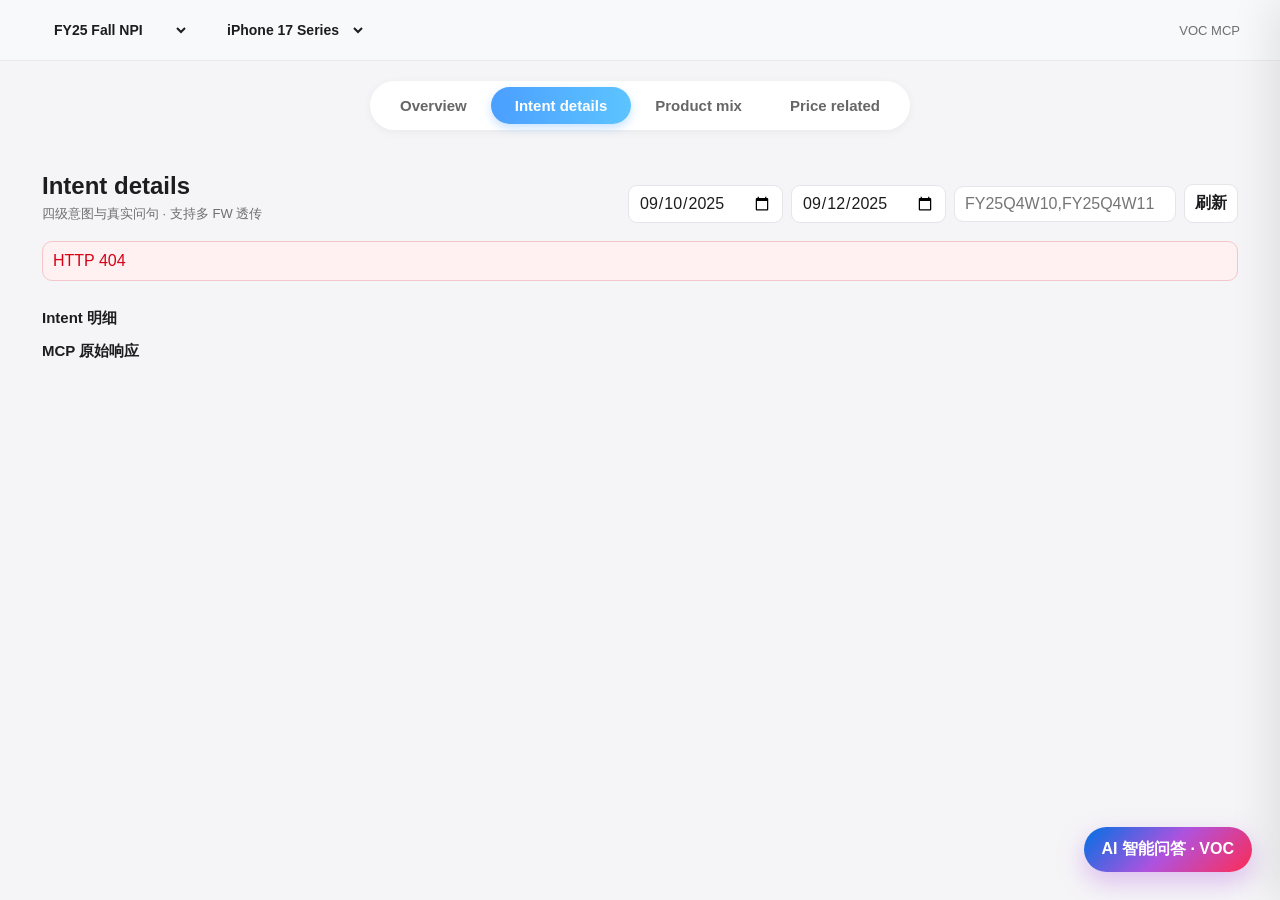
==== commit 7ab33c6e: "Restore NPI dashboard shell based on uploaded template" ====
--- a/index.html
+++ b/index.html
@@ -1 +1 @@
-<!doctype html><html lang="zh-CN"><head><meta charset="utf-8"><meta name="viewport" content="width=device-width,initial-scale=1"><title>NPI VOC Dashboard</title><link rel="stylesheet" href="styles.css"><script src="mcp_client.js"></script></head><body><header class="top"><div class="brand">NPI VOC Dashboard</div><div class="controls"><select id="npi" class="select"></select><select id="product" class="select"></select></div><div class="actions"><span id="mcp" class="pill"><span class="dot"></span><span id="mcp-text">VOC MCP</span></span><button id="ask" class="btn primary">AI 问答</button></div></header><nav id="tabs" class="nav"></nav><iframe id="frame" class="frame" title="dashboard"></iframe><aside id="drawer" class="drawer"><div class="drawer-head"><div><b>VOC 智能分析助手</b><div class="sub">回答基于服务端 MCP 实时数据</div></div><button id="close-chat" class="btn">关闭</button></div><div id="messages" class="drawer-body"><div class="msg">可以询问 KPI、意图、价格、产品 Mix。服务端会先取 VOC MCP 数据，再交给配置的大模型分析。</div></div><div class="drawer-foot"><div class="chat-row"><select id="model" class="select"><option value="endor-deepseek-v3.2">DeepSeek V3.2</option><option value="endor-minimax-m2.5">MiniMax M2.5</option><option value="gemini-2.5-flash">Gemini 2.5 Flash</option></select><input id="question" class="input" placeholder="输入问题"><button id="send" class="btn primary">发送</button></div></div></aside><script src="app.js"></script></body></html>
+<!DOCTYPE html><html lang="zh-CN"><head><meta charset="UTF-8"><meta name="viewport" content="width=device-width,initial-scale=1"><title>NPI Dashboard</title><link rel="stylesheet" href="./template.css"><style>html,body{height:100%;padding:0}.shell{height:100%;display:flex;flex-direction:column}.top-bar{display:flex;justify-content:space-between;align-items:center;padding:12px 40px;background:#f8f9fa;border-bottom:1px solid #eaeaea}.dropdown-group{display:flex;gap:24px}.top-select{border:0;background:transparent;font-weight:600;font-size:14px}.nav-container{display:flex;justify-content:center;padding:20px 40px}.tabs{display:inline-flex;background:#fff;border-radius:50px;padding:6px;box-shadow:0 2px 10px rgba(0,0,0,.05)}.tab-btn{border:0;background:transparent;padding:10px 24px;color:#666;font-weight:600;font-size:15px;border-radius:50px;cursor:pointer}.tab-btn.active{background:linear-gradient(90deg,#4b9fff,#5dc4ff);color:#fff;box-shadow:0 4px 10px rgba(75,159,255,.3)}iframe{width:100%;flex:1;border:0;display:block}.ai-bubble{position:fixed;right:28px;bottom:28px;padding:12px 18px;border-radius:28px;color:#fff;background:linear-gradient(135deg,#0071e3,#af52de,#ff2d55);font-weight:700;box-shadow:0 10px 26px rgba(175,82,222,.35);cursor:pointer;z-index:20}.drawer{position:fixed;right:0;top:0;bottom:0;width:420px;background:#fff;border-left:1px solid #e5e5ea;box-shadow:-10px 0 40px rgba(0,0,0,.09);transform:translateX(100%);transition:.25s;z-index:30;display:flex;flex-direction:column}.drawer.show{transform:translateX(0)}.drawer-head{padding:16px 18px;border-bottom:1px solid #e5e5ea;display:flex;justify-content:space-between}.messages{flex:1;overflow:auto;padding:16px}.input-row{display:flex;gap:8px;padding:14px;border-top:1px solid #e5e5ea}.input-row input{flex:1;border:1px solid #d1d1d6;border-radius:20px;padding:10px 14px}.msg{padding:10px 12px;border-radius:12px;margin-bottom:10px;background:#f7f8fa;font-size:13px}.msg.user{background:#0071e3;color:#fff;margin-left:60px}</style></head><body><div class="shell"><div class="top-bar"><div class="dropdown-group"><select class="top-select" id="npiSelect"><option>FY25 Fall NPI</option><option>FY26 Spring NPI</option></select><select class="top-select" id="productSelect"><option>iPhone 17 Series</option><option>Watch Series</option><option>MacBook Pro M5</option><option>iPad Pro M5</option></select></div><div id="dataDate" class="muted">Data loading...</div></div><div class="nav-container"><div class="tabs" id="tabs"></div></div><iframe id="dashboardFrame"></iframe></div><div class="ai-bubble" onclick="toggleAI()">AI 智能问答 · VOC</div><aside class="drawer" id="drawer"><div class="drawer-head"><strong>VOC 智能分析助手</strong><button onclick="toggleAI()">×</button></div><div class="messages" id="messages"><div class="msg">可基于当前 VOC MCP 数据进行分析。</div></div><div class="input-row"><input id="aiInput" placeholder="提问当前 NPI VOC 数据..." onkeydown="if(event.key==='Enter')sendAI()"><button onclick="sendAI()">发送</button></div></aside><script>const pages={"Overview":"npi_overview.html","Intent details":"npi_intent_details.html","Product mix":"npi_product_mix.html","Price related":"npi_price_related.html"};let current='Intent details';function renderTabs(){const t=document.getElementById('tabs');t.innerHTML='';Object.keys(pages).forEach(name=>{const b=document.createElement('button');b.className='tab-btn'+(name===current?' active':'');b.textContent=name;b.onclick=()=>{current=name;renderTabs();loadPage()};t.appendChild(b)})}function loadPage(){const f=document.getElementById('dashboardFrame');f.src=pages[current];document.getElementById('dataDate').textContent='Data loading...';f.onload=()=>{try{const el=f.contentDocument.getElementById('data-timestamp');document.getElementById('dataDate').textContent=el?.textContent||'VOC MCP'}catch(e){document.getElementById('dataDate').textContent='VOC MCP'}}}function toggleAI(){document.getElementById('drawer').classList.toggle('show')}function append(role,text){const d=document.createElement('div');d.className='msg '+role;d.textContent=text;document.getElementById('messages').appendChild(d)}async function sendAI(){const i=document.getElementById('aiInput');const q=i.value.trim();if(!q)return;append('user',q);i.value='';try{const r=await fetch('/api/chat',{method:'POST',headers:{'Content-Type':'application/json'},body:JSON.stringify({query:q,model:'gemini-2.5-flash'})});const j=await r.json();append('',j.answer||j.error||'No response')}catch(e){append('','请求失败：'+e.message)}}renderTabs();loadPage();</script></body></html>
--- a/template.css
+++ b/template.css
@@ -0,0 +1 @@
+:root{--bg-page:#f5f5f7;--bg-card:#fff;--border:#e5e5ea;--text:#1d1d1f;--muted:#6e6e73;--blue:#0071e3;--purple:#af52de;--green:#34c759;--red:#ff3b30;--shadow:0 2px 10px rgba(0,0,0,.04),0 1px 3px rgba(0,0,0,.02)}*{box-sizing:border-box}html,body{margin:0;min-height:100%;font-family:-apple-system,BlinkMacSystemFont,"SF Pro Display","SF Pro Text","Helvetica Neue",Arial,sans-serif;background:var(--bg-page);color:var(--text)}body{padding:28px 24px 60px}.app-container{width:100%;max-width:1480px;margin:0 auto;display:flex;flex-direction:column;gap:24px}.header-bar,.dashboard-header{display:flex;justify-content:space-between;align-items:center;padding:0 4px}.header-title,.header-title-box h1{font-size:24px;font-weight:700;letter-spacing:-.02em;margin:0}.header-meta,.muted{font-size:13px;color:var(--muted)}.card{background:var(--bg-card);border:1px solid var(--border);border-radius:18px;box-shadow:var(--shadow)}.top-control-row,.top-control-section{display:flex;gap:16px;align-items:stretch;min-height:132px}.product-card-container,.product-hero-card{width:200px;min-width:200px;padding:16px;display:flex;align-items:center;justify-content:center;flex-direction:column}.phone-art{width:58px;height:104px;border-radius:15px;background:linear-gradient(160deg,#1d1d1f,#74747a);box-shadow:0 10px 22px rgba(0,0,0,.2);position:relative}.phone-art:before{content:"";position:absolute;left:6px;right:6px;top:6px;bottom:6px;border-radius:11px;background:linear-gradient(145deg,#8fc6ff,#edc7ff 50%,#ffceb2)}.phone-art:after{content:"";position:absolute;top:10px;left:50%;transform:translateX(-50%);width:18px;height:5px;border-radius:5px;background:#111}.sec-control-panel,.controls-hub-card{flex:1;padding:18px 26px;display:flex;align-items:center;gap:34px}.timeline{min-width:270px;flex:0 0 300px}.timeline-track{height:4px;border-radius:4px;background:linear-gradient(90deg,var(--blue),#409cff 70%,var(--green));margin:12px 8px 8px;position:relative}.timeline-nodes{display:flex;justify-content:space-between}.timeline-node{font-size:11px;color:var(--muted);text-align:center}.timeline-node strong{display:block;color:var(--text);font-size:12px}.filter-grid{flex:1;display:grid;grid-template-columns:repeat(4,minmax(120px,1fr));gap:14px}.filter-grid.two{grid-template-columns:repeat(2,minmax(150px,1fr))}.filter-item{display:flex;flex-direction:column;gap:5px}.filter-label{font-size:11px;font-weight:700;color:var(--muted);text-transform:uppercase}.filter-btn,select{height:36px;border:1px solid #d2d2d7;border-radius:8px;background:#fbfbfd;color:var(--text);padding:0 10px;font-size:12.5px}.sec-kpi-cards{display:grid;grid-template-columns:repeat(3,1fr);gap:20px}.kpi-card{padding:22px 24px;display:flex;flex-direction:column;gap:24px}.kpi-title{text-align:center;color:var(--muted);font-size:14px;font-weight:600}.kpi-values{display:grid;grid-template-columns:1fr 1fr}.kpi-col{text-align:center}.kpi-number{font-size:28px;font-weight:700}.kpi-lol{font-size:28px;font-weight:700}.positive{color:var(--green)}.negative{color:var(--red)}.sublabel{font-size:12px;color:var(--muted);margin-top:4px}.two-col{display:grid;grid-template-columns:1fr 1fr;gap:20px}.section-card{padding:22px 24px}.section-title{font-size:16px;font-weight:700;margin:0 0 16px}.matrix-grid{display:grid;grid-template-columns:125px 1fr 1fr;gap:14px}.axis-panel{background:#ebf0fe;border-radius:8px;padding:10px}.axis-item,.bar-row,.dot-row{height:34px;display:flex;align-items:center;font-size:12px}.bar-row{flex-direction:column;align-items:stretch;justify-content:center;gap:4px}.bar-track{height:6px;background:#eef0f4;border-radius:4px;overflow:hidden}.bar-fill{height:100%;background:var(--blue);border-radius:4px}.dot-panel{background:#f5f6fa;border-radius:8px;padding:10px;position:relative}.dot-row{position:relative}.dot{width:9px;height:9px;border-radius:50%;position:absolute;transform:translateX(-50%)}.chart-box{height:300px}.intent-layout{display:grid;grid-template-columns:minmax(0,1fr) 340px;gap:20px;min-height:620px}.intent-table-card,.inquiry-card{padding:18px;overflow:hidden}.table-scroll{max-height:600px;overflow:auto}.intent-table,.data-table{width:100%;border-collapse:collapse;font-size:12px}.intent-table th,.data-table th{position:sticky;top:0;background:#f7f8fb;color:var(--muted);text-align:left;padding:9px;border-bottom:1px solid var(--border)}.intent-table td,.data-table td{padding:9px;border-bottom:1px solid #f0f0f4;vertical-align:top}.intent-table tr:hover td,.data-table tr:hover td{background:#fbfcfe}.question-list{display:flex;flex-direction:column;gap:7px;max-height:540px;overflow:auto}.question{padding:8px 10px;border:1px solid #f0f0f2;border-radius:8px;background:#fbfbfd;font-size:12px}.badge{display:inline-flex;padding:3px 8px;border-radius:9px;background:rgba(0,113,227,.09);color:var(--blue);font-size:11px;font-weight:700}.mix-table-card{padding:22px 24px}.table-head{display:flex;justify-content:space-between;align-items:center;margin-bottom:14px}.summary{font-size:12px;color:var(--muted)}.pctbar{display:flex;align-items:center;justify-content:flex-end;gap:8px}.mini-track{width:64px;height:6px;background:#eef0f4;border-radius:4px;overflow:hidden}.mini-fill{height:100%;background:var(--blue)}.price-summary{display:flex;gap:12px}.pill{padding:7px 14px;border-radius:10px;background:#f5f6fa;border:1px solid var(--border);font-size:12px}.pill strong{font-size:14px}.loading{color:var(--blue);font-size:12px}.error{color:var(--red);font-size:12px}@media(max-width:1100px){.top-control-row,.top-control-section,.sec-control-panel,.controls-hub-card{flex-direction:column}.product-card-container,.product-hero-card{width:100%}.filter-grid{grid-template-columns:repeat(2,1fr)}.two-col,.intent-layout{grid-template-columns:1fr}.sec-kpi-cards{grid-template-columns:1fr}.timeline{min-width:0;flex:auto}}
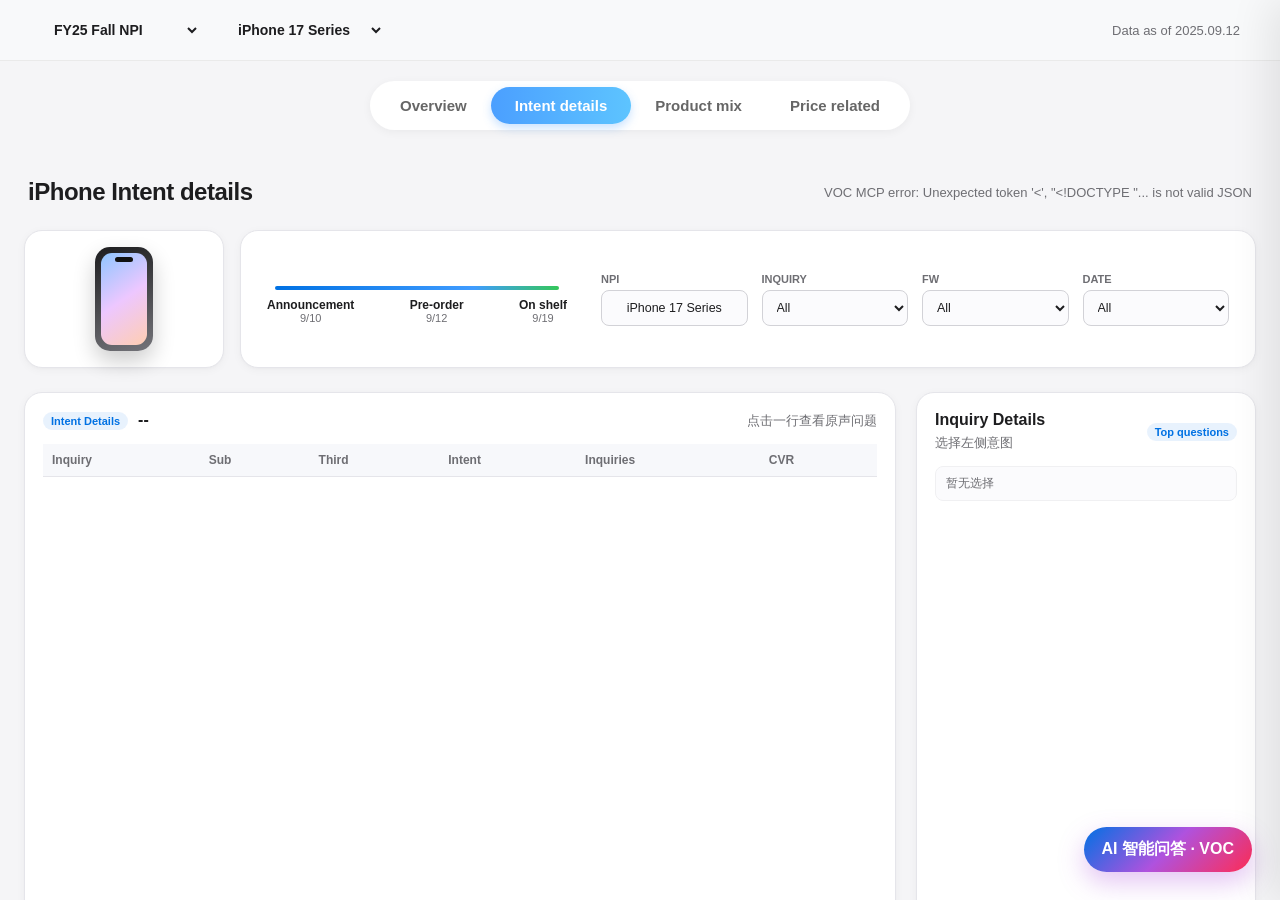
==== commit dd9c1c78: "Synchronize parent dashboard filters across tabs" ====
--- a/index.html
+++ b/index.html
@@ -1 +1,126 @@
-<!DOCTYPE html><html lang="zh-CN"><head><meta charset="UTF-8"><meta name="viewport" content="width=device-width,initial-scale=1"><title>NPI Dashboard</title><link rel="stylesheet" href="./template.css"><style>html,body{height:100%;padding:0}.shell{height:100%;display:flex;flex-direction:column}.top-bar{display:flex;justify-content:space-between;align-items:center;padding:12px 40px;background:#f8f9fa;border-bottom:1px solid #eaeaea}.dropdown-group{display:flex;gap:24px}.top-select{border:0;background:transparent;font-weight:600;font-size:14px}.nav-container{display:flex;justify-content:center;padding:20px 40px}.tabs{display:inline-flex;background:#fff;border-radius:50px;padding:6px;box-shadow:0 2px 10px rgba(0,0,0,.05)}.tab-btn{border:0;background:transparent;padding:10px 24px;color:#666;font-weight:600;font-size:15px;border-radius:50px;cursor:pointer}.tab-btn.active{background:linear-gradient(90deg,#4b9fff,#5dc4ff);color:#fff;box-shadow:0 4px 10px rgba(75,159,255,.3)}iframe{width:100%;flex:1;border:0;display:block}.ai-bubble{position:fixed;right:28px;bottom:28px;padding:12px 18px;border-radius:28px;color:#fff;background:linear-gradient(135deg,#0071e3,#af52de,#ff2d55);font-weight:700;box-shadow:0 10px 26px rgba(175,82,222,.35);cursor:pointer;z-index:20}.drawer{position:fixed;right:0;top:0;bottom:0;width:420px;background:#fff;border-left:1px solid #e5e5ea;box-shadow:-10px 0 40px rgba(0,0,0,.09);transform:translateX(100%);transition:.25s;z-index:30;display:flex;flex-direction:column}.drawer.show{transform:translateX(0)}.drawer-head{padding:16px 18px;border-bottom:1px solid #e5e5ea;display:flex;justify-content:space-between}.messages{flex:1;overflow:auto;padding:16px}.input-row{display:flex;gap:8px;padding:14px;border-top:1px solid #e5e5ea}.input-row input{flex:1;border:1px solid #d1d1d6;border-radius:20px;padding:10px 14px}.msg{padding:10px 12px;border-radius:12px;margin-bottom:10px;background:#f7f8fa;font-size:13px}.msg.user{background:#0071e3;color:#fff;margin-left:60px}</style></head><body><div class="shell"><div class="top-bar"><div class="dropdown-group"><select class="top-select" id="npiSelect"><option>FY25 Fall NPI</option><option>FY26 Spring NPI</option></select><select class="top-select" id="productSelect"><option>iPhone 17 Series</option><option>Watch Series</option><option>MacBook Pro M5</option><option>iPad Pro M5</option></select></div><div id="dataDate" class="muted">Data loading...</div></div><div class="nav-container"><div class="tabs" id="tabs"></div></div><iframe id="dashboardFrame"></iframe></div><div class="ai-bubble" onclick="toggleAI()">AI 智能问答 · VOC</div><aside class="drawer" id="drawer"><div class="drawer-head"><strong>VOC 智能分析助手</strong><button onclick="toggleAI()">×</button></div><div class="messages" id="messages"><div class="msg">可基于当前 VOC MCP 数据进行分析。</div></div><div class="input-row"><input id="aiInput" placeholder="提问当前 NPI VOC 数据..." onkeydown="if(event.key==='Enter')sendAI()"><button onclick="sendAI()">发送</button></div></aside><script>const pages={"Overview":"npi_overview.html","Intent details":"npi_intent_details.html","Product mix":"npi_product_mix.html","Price related":"npi_price_related.html"};let current='Intent details';function renderTabs(){const t=document.getElementById('tabs');t.innerHTML='';Object.keys(pages).forEach(name=>{const b=document.createElement('button');b.className='tab-btn'+(name===current?' active':'');b.textContent=name;b.onclick=()=>{current=name;renderTabs();loadPage()};t.appendChild(b)})}function loadPage(){const f=document.getElementById('dashboardFrame');f.src=pages[current];document.getElementById('dataDate').textContent='Data loading...';f.onload=()=>{try{const el=f.contentDocument.getElementById('data-timestamp');document.getElementById('dataDate').textContent=el?.textContent||'VOC MCP'}catch(e){document.getElementById('dataDate').textContent='VOC MCP'}}}function toggleAI(){document.getElementById('drawer').classList.toggle('show')}function append(role,text){const d=document.createElement('div');d.className='msg '+role;d.textContent=text;document.getElementById('messages').appendChild(d)}async function sendAI(){const i=document.getElementById('aiInput');const q=i.value.trim();if(!q)return;append('user',q);i.value='';try{const r=await fetch('/api/chat',{method:'POST',headers:{'Content-Type':'application/json'},body:JSON.stringify({query:q,model:'gemini-2.5-flash'})});const j=await r.json();append('',j.answer||j.error||'No response')}catch(e){append('','请求失败：'+e.message)}}renderTabs();loadPage();</script></body></html>+<!DOCTYPE html>
+<html lang="zh-CN">
+<head>
+<meta charset="UTF-8">
+<meta name="viewport" content="width=device-width,initial-scale=1">
+<title>NPI Dashboard</title>
+<link rel="stylesheet" href="./template.css">
+<script src="./dashboard_state.js"></script>
+<style>
+html,body{height:100%;padding:0}.shell{height:100%;display:flex;flex-direction:column}.top-bar{display:flex;justify-content:space-between;align-items:center;padding:12px 40px;background:#f8f9fa;border-bottom:1px solid #eaeaea}.dropdown-group{display:flex;gap:24px}.top-select{border:0;background:transparent;font-weight:600;font-size:14px;min-width:160px}.nav-container{display:flex;justify-content:center;padding:20px 40px}.tabs{display:inline-flex;background:#fff;border-radius:50px;padding:6px;box-shadow:0 2px 10px rgba(0,0,0,.05)}.tab-btn{border:0;background:transparent;padding:10px 24px;color:#666;font-weight:600;font-size:15px;border-radius:50px;cursor:pointer}.tab-btn.active{background:linear-gradient(90deg,#4b9fff,#5dc4ff);color:#fff;box-shadow:0 4px 10px rgba(75,159,255,.3)}iframe{width:100%;flex:1;border:0;display:block}.ai-bubble{position:fixed;right:28px;bottom:28px;padding:12px 18px;border-radius:28px;color:#fff;background:linear-gradient(135deg,#0071e3,#af52de,#ff2d55);font-weight:700;box-shadow:0 10px 26px rgba(175,82,222,.35);cursor:pointer;z-index:20}.drawer{position:fixed;right:0;top:0;bottom:0;width:420px;background:#fff;border-left:1px solid #e5e5ea;box-shadow:-10px 0 40px rgba(0,0,0,.09);transform:translateX(100%);transition:.25s;z-index:30;display:flex;flex-direction:column}.drawer.show{transform:translateX(0)}.drawer-head{padding:16px 18px;border-bottom:1px solid #e5e5ea;display:flex;justify-content:space-between}.messages{flex:1;overflow:auto;padding:16px}.input-row{display:flex;gap:8px;padding:14px;border-top:1px solid #e5e5ea}.input-row input{flex:1;border:1px solid #d1d1d6;border-radius:20px;padding:10px 14px}.msg{padding:10px 12px;border-radius:12px;margin-bottom:10px;background:#f7f8fa;font-size:13px}.msg.user{background:#0071e3;color:#fff;margin-left:60px}
+</style>
+</head>
+<body>
+<div class="shell">
+  <div class="top-bar">
+    <div class="dropdown-group">
+      <select class="top-select" id="npiSelect"></select>
+      <select class="top-select" id="productSelect"></select>
+    </div>
+    <div id="dataDate" class="muted">Data loading...</div>
+  </div>
+  <div class="nav-container"><div class="tabs" id="tabs"></div></div>
+  <iframe id="dashboardFrame"></iframe>
+</div>
+<div class="ai-bubble" onclick="toggleAI()">AI 智能问答 · VOC</div>
+<aside class="drawer" id="drawer">
+  <div class="drawer-head"><strong>VOC 智能分析助手</strong><button onclick="toggleAI()">×</button></div>
+  <div class="messages" id="messages"><div class="msg">可基于当前 VOC MCP 数据进行分析。</div></div>
+  <div class="input-row"><input id="aiInput" placeholder="提问当前 NPI VOC 数据..." onkeydown="if(event.key==='Enter')sendAI()"><button onclick="sendAI()">发送</button></div>
+</aside>
+<script>
+const CONFIG={
+  npiToProducts:{
+    'FY26 Spring NPI':['MacBook Neo','MacBook Air M5','MacBook Pro M5 Pro/Max','iPhone 17e','iPad Air M4'],
+    'FY25 Fall NPI':['iPhone 17 Series','Watch Series','MacBook Pro M5','iPad Pro M5']
+  },
+  productsData:{
+    'iPhone 17 Series':{dataDate:'2025.09.12',dashboards:{'Overview':'npi_overview.html','Intent details':'npi_intent_details.html','Product mix':'npi_product_mix.html','Price related':'npi_price_related.html'}},
+    'Watch Series':{dataDate:'2024.11.20',dashboards:{}},
+    'MacBook Pro M5':{dataDate:'2026.03.01',dashboards:{}},
+    'iPad Pro M5':{dataDate:'2026.04.15',dashboards:{}},
+    'MacBook Neo':{dataDate:'2026.04.15',dashboards:{}},
+    'MacBook Air M5':{dataDate:'2026.04.15',dashboards:{}},
+    'MacBook Pro M5 Pro/Max':{dataDate:'2026.04.15',dashboards:{}},
+    'iPhone 17e':{dataDate:'2026.04.15',dashboards:{}},
+    'iPad Air M4':{dataDate:'2026.04.15',dashboards:{}}
+  }
+};
+const tabs=['Overview','Intent details','Product mix','Price related'];
+let current=sessionStorage.getItem('voc-dashboard-tab')||'Intent details';
+let state=VOCDashboardState.read();
+
+function normalizeParentState(){
+  const npis=Object.keys(CONFIG.npiToProducts);
+  if(!npis.includes(state.npi))state.npi='FY25 Fall NPI';
+  const products=CONFIG.npiToProducts[state.npi]||[];
+  if(!products.includes(state.product))state.product=products[0]||'';
+  state=VOCDashboardState.save(state);
+}
+function renderNPI(){
+  npiSelect.innerHTML=Object.keys(CONFIG.npiToProducts).map(x=>`<option value="${x}">${x}</option>`).join('');
+  npiSelect.value=state.npi;
+}
+function renderProduct(){
+  const products=CONFIG.npiToProducts[state.npi]||[];
+  productSelect.innerHTML=products.map(x=>`<option value="${x}">${x}</option>`).join('');
+  productSelect.value=state.product;
+}
+function renderTabs(){
+  tabs.innerHTML='';
+}
+function drawTabs(){
+  const root=document.getElementById('tabs');root.innerHTML='';
+  for(const name of tabs){
+    const b=document.createElement('button');b.className='tab-btn'+(name===current?' active':'');b.textContent=name;
+    b.onclick=()=>{current=name;sessionStorage.setItem('voc-dashboard-tab',current);drawTabs();loadPage();};root.appendChild(b);
+  }
+}
+function childQuery(){return VOCDashboardState.toQuery(state,['npi','product','fw','date_from','date_to','npi_sublobs','n1_sublobs']);}
+function loadPage(){
+  const iframe=document.getElementById('dashboardFrame');
+  const productData=CONFIG.productsData[state.product];
+  const page=productData?.dashboards?.[current];
+  document.getElementById('dataDate').textContent='Data loading...';
+  if(!page){
+    iframe.removeAttribute('src');
+    iframe.srcdoc='<div style="font-family:-apple-system;padding:48px;color:#6e6e73;text-align:center">当前产品暂未配置 Dashboard</div>';
+    document.getElementById('dataDate').textContent='';
+    return;
+  }
+  iframe.removeAttribute('srcdoc');
+  iframe.src=page+'?'+childQuery().toString();
+  iframe.onload=()=>{
+    try{
+      const el=iframe.contentDocument.getElementById('data-timestamp');
+      const text=el?.textContent;
+      if(text&&text!=='Data loading...')document.getElementById('dataDate').textContent=text;
+      else document.getElementById('dataDate').textContent='Data as of '+productData.dataDate;
+    }catch(_){document.getElementById('dataDate').textContent='Data as of '+productData.dataDate;}
+  };
+}
+
+npiSelect.onchange=()=>{
+  state.npi=npiSelect.value;
+  const products=CONFIG.npiToProducts[state.npi]||[];
+  if(!products.includes(state.product))state.product=products[0]||'';
+  state=VOCDashboardState.save(state);renderProduct();loadPage();
+};
+productSelect.onchange=()=>{state.product=productSelect.value;state=VOCDashboardState.save(state);loadPage();};
+window.addEventListener('message',event=>{
+  if(event.origin!==location.origin||!event.data)return;
+  if(event.data.type==='voc-dashboard-state'){
+    state=VOCDashboardState.save(event.data.patch||{});
+    if(event.data.patch?.npi||event.data.patch?.product){normalizeParentState();renderNPI();renderProduct();}
+  }
+  if(event.data.type==='voc-dashboard-meta'&&event.data.text){document.getElementById('dataDate').textContent=event.data.text;}
+});
+
+function toggleAI(){document.getElementById('drawer').classList.toggle('show')}
+function append(role,text){const d=document.createElement('div');d.className='msg '+role;d.textContent=text;document.getElementById('messages').appendChild(d)}
+async function sendAI(){const i=document.getElementById('aiInput');const q=i.value.trim();if(!q)return;append('user',q);i.value='';try{const r=await fetch('/api/chat',{method:'POST',headers:{'Content-Type':'application/json'},body:JSON.stringify({query:q,model:'gemini-2.5-flash'})});const j=await r.json();append('',j.answer||j.error||'No response')}catch(e){append('','请求失败：'+e.message)}}
+
+normalizeParentState();renderNPI();renderProduct();drawTabs();loadPage();
+</script>
+</body>
+</html>
